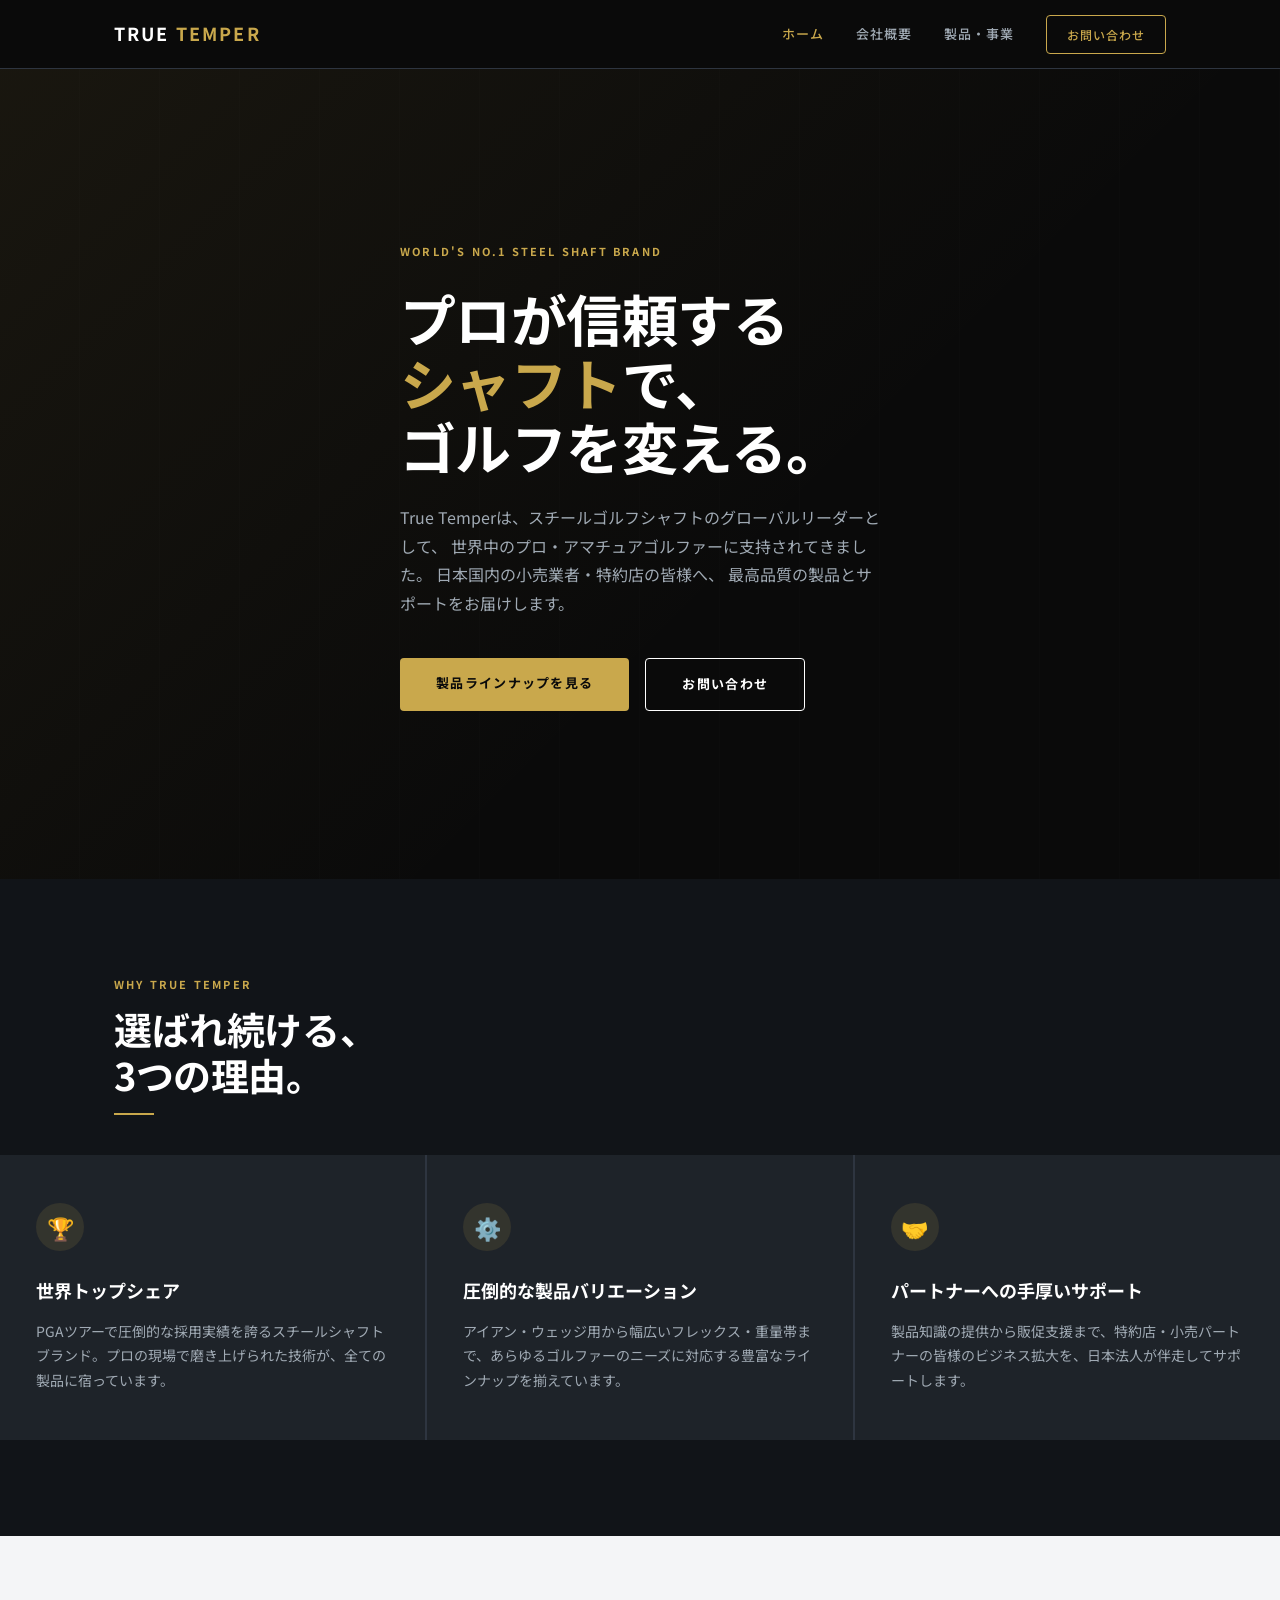
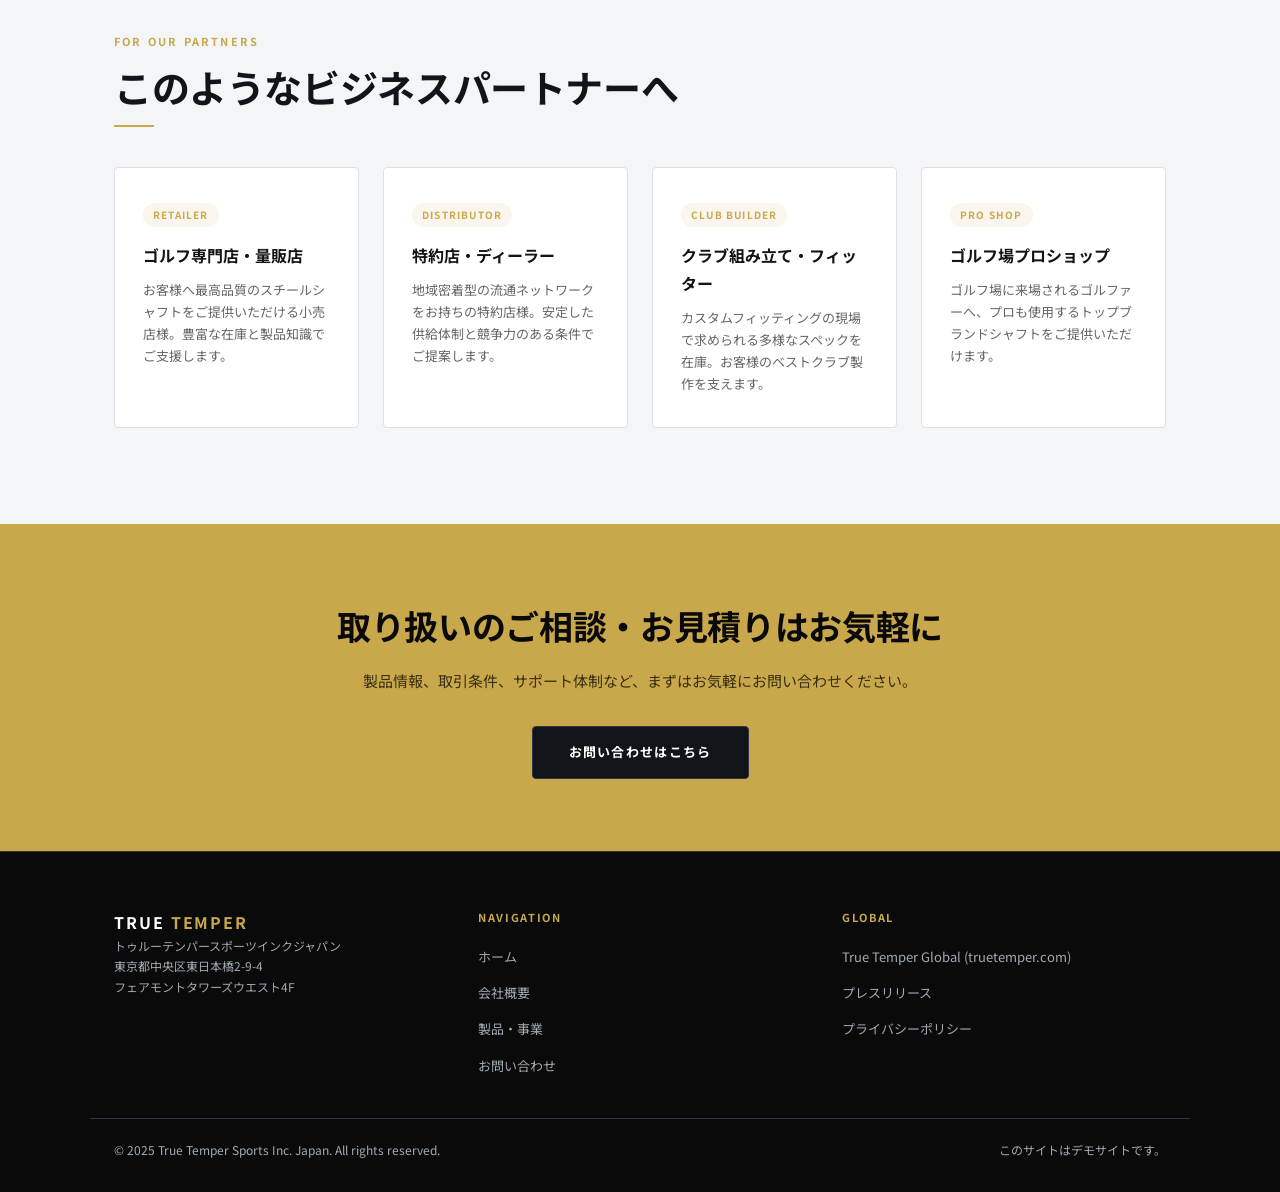
==== index.html @ ef08dae7 "Add demo site for truetemper" ====
<!DOCTYPE html>
<html lang="ja">
<head>
  <meta charset="UTF-8">
  <meta name="viewport" content="width=device-width, initial-scale=1.0">
  <title>True Temper Japan | ゴルフシャフトの世界的リーディングブランド</title>
  <meta name="description" content="True Temper（トゥルーテンパー）は、世界トップクラスのゴルフシャフトメーカーです。小売業者・特約店の皆様へ、最高品質のスチールシャフトをご提供します。">
  <link rel="preconnect" href="https://fonts.googleapis.com">
  <link rel="preconnect" href="https://fonts.gstatic.com" crossorigin>
  <link href="https://fonts.googleapis.com/css2?family=Noto+Sans+JP:wght@400;500;700&display=swap" rel="stylesheet">
  <link rel="stylesheet" href="assets/style.css">
</head>
<body>

  <!-- Header -->
  <header class="site-header">
    <div class="header-inner">
      <a href="index.html" class="logo">True <span>Temper</span></a>
      <nav class="site-nav">
        <a href="index.html" class="active">ホーム</a>
        <a href="about.html">会社概要</a>
        <a href="service.html">製品・事業</a>
        <a href="contact.html" class="nav-cta">お問い合わせ</a>
      </nav>
    </div>
  </header>

  <!-- Hero -->
  <section class="hero">
    <div class="hero-bg"></div>
    <div class="container">
      <div class="hero-content">
        <span class="hero-eyebrow">World's No.1 Steel Shaft Brand</span>
        <h1>プロが信頼する<br><em>シャフト</em>で、<br>ゴルフを変える。</h1>
        <p class="hero-desc">
          True Temperは、スチールゴルフシャフトのグローバルリーダーとして、
          世界中のプロ・アマチュアゴルファーに支持されてきました。
          日本国内の小売業者・特約店の皆様へ、
          最高品質の製品とサポートをお届けします。
        </p>
        <div class="hero-btns">
          <a href="service.html" class="btn btn-primary">製品ラインナップを見る</a>
          <a href="contact.html" class="btn btn-outline">お問い合わせ</a>
        </div>
      </div>
    </div>
  </section>

  <!-- Features -->
  <section class="section section-dark">
    <div class="container">
      <p class="section-label">Why True Temper</p>
      <h2 class="section-title section-title-white">選ばれ続ける、<br>3つの理由。</h2>
      <div class="divider"></div>
    </div>
    <div class="features-grid">
      <div class="feature-card">
        <div class="feature-icon">🏆</div>
        <h3>世界トップシェア</h3>
        <p>PGAツアーで圧倒的な採用実績を誇るスチールシャフトブランド。プロの現場で磨き上げられた技術が、全ての製品に宿っています。</p>
      </div>
      <div class="feature-card">
        <div class="feature-icon">⚙️</div>
        <h3>圧倒的な製品バリエーション</h3>
        <p>アイアン・ウェッジ用から幅広いフレックス・重量帯まで、あらゆるゴルファーのニーズに対応する豊富なラインナップを揃えています。</p>
      </div>
      <div class="feature-card">
        <div class="feature-icon">🤝</div>
        <h3>パートナーへの手厚いサポート</h3>
        <p>製品知識の提供から販促支援まで、特約店・小売パートナーの皆様のビジネス拡大を、日本法人が伴走してサポートします。</p>
      </div>
    </div>
  </section>

  <!-- Target -->
  <section class="section section-light">
    <div class="container">
      <p class="section-label">For Our Partners</p>
      <h2 class="section-title">このようなビジネスパートナーへ</h2>
      <div class="divider"></div>
      <div class="target-grid">
        <div class="target-card">
          <span class="tag">Retailer</span>
          <h3>ゴルフ専門店・量販店</h3>
          <p>お客様へ最高品質のスチールシャフトをご提供いただける小売店様。豊富な在庫と製品知識でご支援します。</p>
        </div>
        <div class="target-card">
          <span class="tag">Distributor</span>
          <h3>特約店・ディーラー</h3>
          <p>地域密着型の流通ネットワークをお持ちの特約店様。安定した供給体制と競争力のある条件でご提案します。</p>
        </div>
        <div class="target-card">
          <span class="tag">Club Builder</span>
          <h3>クラブ組み立て・フィッター</h3>
          <p>カスタムフィッティングの現場で求められる多様なスペックを在庫。お客様のベストクラブ製作を支えます。</p>
        </div>
        <div class="target-card">
          <span class="tag">Pro Shop</span>
          <h3>ゴルフ場プロショップ</h3>
          <p>ゴルフ場に来場されるゴルファーへ、プロも使用するトップブランドシャフトをご提供いただけます。</p>
        </div>
      </div>
    </div>
  </section>

  <!-- CTA Band -->
  <div class="cta-band">
    <div class="container">
      <h2>取り扱いのご相談・お見積りはお気軽に</h2>
      <p>製品情報、取引条件、サポート体制など、まずはお気軽にお問い合わせください。</p>
      <a href="contact.html" class="btn btn-dark">お問い合わせはこちら</a>
    </div>
  </div>

  <!-- Footer -->
  <footer class="site-footer">
    <div class="footer-inner">
      <div class="footer-brand">
        <a href="index.html" class="logo">True <span>Temper</span></a>
        <p>トゥルーテンパースポーツインクジャパン<br>
        東京都中央区東日本橋2-9-4<br>
        フェアモントタワーズウエスト4F</p>
      </div>
      <div class="footer-col">
        <h4>Navigation</h4>
        <ul>
          <li><a href="index.html">ホーム</a></li>
          <li><a href="about.html">会社概要</a></li>
          <li><a href="service.html">製品・事業</a></li>
          <li><a href="contact.html">お問い合わせ</a></li>
        </ul>
      </div>
      <div class="footer-col">
        <h4>Global</h4>
        <ul>
          <li><a href="#">True Temper Global (truetemper.com)</a></li>
          <li><a href="#">プレスリリース</a></li>
          <li><a href="#">プライバシーポリシー</a></li>
        </ul>
      </div>
    </div>
    <div class="footer-bottom">
      <p>© 2025 True Temper Sports Inc. Japan. All rights reserved.</p>
      <p>このサイトはデモサイトです。</p>
    </div>
  </footer>

</body>
</html>
---- assets/style.css ----
/* ========================================
   True Temper Japan — Demo Site CSS
   Design: Premium sports / golf BtoB brand
   Palette: Near-black + Gold accent + White
   ======================================== */

*, *::before, *::after { box-sizing: border-box; margin: 0; padding: 0; }

:root {
  --black:    #0a0a0a;
  --dark:     #111418;
  --mid:      #1e2329;
  --border:   #2e3540;
  --gold:     #c9a84c;
  --gold-lt:  #e2c278;
  --white:    #ffffff;
  --gray:     #a0aab4;
  --light-bg: #f4f5f7;
  --font:     'Noto Sans JP', sans-serif;
  --max:      1100px;
  --radius:   4px;
  --trans:    0.25s ease;
}

html { scroll-behavior: smooth; }

body {
  font-family: var(--font);
  font-size: 15px;
  line-height: 1.75;
  color: var(--dark);
  background: var(--white);
}

a { color: inherit; text-decoration: none; }
img { display: block; max-width: 100%; }

/* ---- Layout ---- */
.container { max-width: var(--max); margin: 0 auto; padding: 0 24px; }

/* ---- Header / Nav ---- */
.site-header {
  position: sticky;
  top: 0;
  z-index: 100;
  background: var(--black);
  border-bottom: 1px solid var(--border);
}

.header-inner {
  display: flex;
  align-items: center;
  justify-content: space-between;
  height: 68px;
  max-width: var(--max);
  margin: 0 auto;
  padding: 0 24px;
}

.logo {
  font-size: 18px;
  font-weight: 700;
  letter-spacing: 0.12em;
  color: var(--white);
  text-transform: uppercase;
}

.logo span { color: var(--gold); }

.site-nav { display: flex; gap: 32px; align-items: center; }

.site-nav a {
  font-size: 13px;
  font-weight: 500;
  letter-spacing: 0.08em;
  color: var(--gray);
  text-transform: uppercase;
  transition: color var(--trans);
}

.site-nav a:hover, .site-nav a.active { color: var(--gold); }

.nav-cta {
  display: inline-block;
  padding: 8px 20px;
  border: 1px solid var(--gold);
  color: var(--gold) !important;
  border-radius: var(--radius);
  font-size: 12px !important;
  letter-spacing: 0.1em;
  transition: background var(--trans), color var(--trans) !important;
}
.nav-cta:hover { background: var(--gold); color: var(--black) !important; }

/* ---- Buttons ---- */
.btn {
  display: inline-block;
  padding: 14px 36px;
  font-size: 13px;
  font-weight: 700;
  letter-spacing: 0.1em;
  text-transform: uppercase;
  border-radius: var(--radius);
  transition: all var(--trans);
  cursor: pointer;
  border: none;
}

.btn-primary { background: var(--gold); color: var(--black); }
.btn-primary:hover { background: var(--gold-lt); }

.btn-outline {
  background: transparent;
  border: 1.5px solid var(--white);
  color: var(--white);
}
.btn-outline:hover { background: var(--white); color: var(--black); }

.btn-dark {
  background: var(--dark);
  color: var(--white);
  border: 1.5px solid var(--border);
}
.btn-dark:hover { background: var(--mid); }

/* ---- Hero ---- */
.hero {
  position: relative;
  min-height: 90vh;
  display: flex;
  align-items: center;
  background: var(--black);
  overflow: hidden;
}

.hero-bg {
  position: absolute;
  inset: 0;
  background:
    linear-gradient(135deg, rgba(201,168,76,0.08) 0%, transparent 60%),
    repeating-linear-gradient(
      90deg,
      transparent,
      transparent 79px,
      rgba(255,255,255,0.015) 80px
    );
}

.hero-content {
  position: relative;
  z-index: 1;
  max-width: 660px;
  padding: 80px 24px;
}

.hero-eyebrow {
  display: inline-block;
  font-size: 11px;
  font-weight: 700;
  letter-spacing: 0.2em;
  text-transform: uppercase;
  color: var(--gold);
  margin-bottom: 24px;
}

.hero h1 {
  font-size: clamp(32px, 5vw, 56px);
  font-weight: 700;
  line-height: 1.15;
  color: var(--white);
  margin-bottom: 24px;
  letter-spacing: -0.01em;
}

.hero h1 em {
  font-style: normal;
  color: var(--gold);
}

.hero-desc {
  font-size: 16px;
  color: var(--gray);
  margin-bottom: 40px;
  line-height: 1.8;
  max-width: 480px;
}

.hero-btns { display: flex; gap: 16px; flex-wrap: wrap; }

/* ---- Section commons ---- */
.section { padding: 96px 0; }
.section-sm { padding: 64px 0; }
.section-dark { background: var(--dark); color: var(--white); }
.section-mid { background: var(--mid); color: var(--white); }
.section-light { background: var(--light-bg); }

.section-label {
  font-size: 11px;
  font-weight: 700;
  letter-spacing: 0.2em;
  text-transform: uppercase;
  color: var(--gold);
  margin-bottom: 12px;
}

.section-title {
  font-size: clamp(24px, 3.5vw, 38px);
  font-weight: 700;
  letter-spacing: -0.01em;
  line-height: 1.2;
  margin-bottom: 16px;
}

.section-title-white { color: var(--white); }

.section-lead {
  font-size: 15px;
  color: var(--gray);
  max-width: 540px;
  margin-bottom: 56px;
}

.section-lead-dark { color: #555; }

.divider {
  width: 40px;
  height: 2px;
  background: var(--gold);
  margin-bottom: 40px;
}

/* ---- Feature cards ---- */
.features-grid {
  display: grid;
  grid-template-columns: repeat(auto-fit, minmax(280px, 1fr));
  gap: 2px;
  background: var(--border);
}

.feature-card {
  background: var(--mid);
  padding: 48px 36px;
  transition: background var(--trans);
}

.feature-card:hover { background: #252b35; }

.feature-icon {
  width: 48px;
  height: 48px;
  border-radius: 50%;
  background: rgba(201,168,76,0.12);
  display: flex;
  align-items: center;
  justify-content: center;
  margin-bottom: 24px;
  font-size: 22px;
}

.feature-card h3 {
  font-size: 18px;
  font-weight: 700;
  color: var(--white);
  margin-bottom: 12px;
}

.feature-card p { font-size: 14px; color: var(--gray); line-height: 1.75; }

/* ---- Target section ---- */
.target-grid {
  display: grid;
  grid-template-columns: repeat(auto-fit, minmax(220px, 1fr));
  gap: 24px;
}

.target-card {
  border: 1px solid #dde0e8;
  border-radius: var(--radius);
  padding: 32px 28px;
  background: var(--white);
}

.target-card h3 {
  font-size: 16px;
  font-weight: 700;
  margin-bottom: 10px;
  color: var(--dark);
}

.target-card p { font-size: 13px; color: #666; line-height: 1.7; }

.target-card .tag {
  display: inline-block;
  font-size: 10px;
  font-weight: 700;
  letter-spacing: 0.12em;
  text-transform: uppercase;
  color: var(--gold);
  background: rgba(201,168,76,0.1);
  padding: 3px 10px;
  border-radius: 20px;
  margin-bottom: 14px;
}

/* ---- CTA band ---- */
.cta-band {
  background: var(--gold);
  padding: 72px 24px;
  text-align: center;
}

.cta-band h2 {
  font-size: clamp(22px, 3vw, 34px);
  font-weight: 700;
  color: var(--black);
  margin-bottom: 12px;
  letter-spacing: -0.01em;
}

.cta-band p { font-size: 15px; color: #3a2e10; margin-bottom: 32px; }

/* ---- Page hero (inner pages) ---- */
.page-hero {
  background: var(--black);
  padding: 80px 24px 64px;
  border-bottom: 1px solid var(--border);
}

.page-hero h1 {
  font-size: clamp(26px, 4vw, 44px);
  font-weight: 700;
  color: var(--white);
  margin-bottom: 12px;
  letter-spacing: -0.01em;
}

.page-hero p { font-size: 15px; color: var(--gray); }

/* ---- Table (About) ---- */
.info-table {
  width: 100%;
  border-collapse: collapse;
  font-size: 14px;
}

.info-table th, .info-table td {
  text-align: left;
  padding: 18px 20px;
  border-bottom: 1px solid #e0e4eb;
  vertical-align: top;
}

.info-table th {
  width: 180px;
  font-weight: 700;
  color: var(--dark);
  background: #f8f9fb;
  white-space: nowrap;
}

.info-table td { color: #444; }

/* ---- Mission block ---- */
.mission-block {
  border-left: 3px solid var(--gold);
  padding: 28px 32px;
  background: var(--light-bg);
  margin-top: 48px;
}

.mission-block h3 {
  font-size: 18px;
  font-weight: 700;
  margin-bottom: 12px;
  color: var(--dark);
}

.mission-block p { font-size: 14px; color: #555; line-height: 1.8; }

/* ---- Service list ---- */
.service-list { display: flex; flex-direction: column; gap: 40px; }

.service-item {
  display: grid;
  grid-template-columns: 80px 1fr;
  gap: 28px;
  align-items: start;
  padding-bottom: 40px;
  border-bottom: 1px solid #e0e4eb;
}

.service-item:last-child { border-bottom: none; padding-bottom: 0; }

.service-num {
  font-size: 36px;
  font-weight: 700;
  color: var(--gold);
  opacity: 0.5;
  line-height: 1;
  margin-top: 4px;
}

.service-item h3 { font-size: 20px; font-weight: 700; margin-bottom: 10px; }
.service-item p { font-size: 14px; color: #555; line-height: 1.8; }

/* ---- Flow steps ---- */
.flow-steps {
  display: grid;
  grid-template-columns: repeat(auto-fit, minmax(180px, 1fr));
  gap: 0;
  position: relative;
}

.flow-step {
  padding: 36px 24px;
  text-align: center;
  border-right: 1px solid var(--border);
  background: var(--mid);
}

.flow-step:last-child { border-right: none; }

.flow-step-num {
  font-size: 11px;
  font-weight: 700;
  letter-spacing: 0.15em;
  color: var(--gold);
  margin-bottom: 12px;
}

.flow-step h3 { font-size: 15px; font-weight: 700; color: var(--white); margin-bottom: 8px; }
.flow-step p { font-size: 12px; color: var(--gray); line-height: 1.6; }

/* ---- Contact form ---- */
.contact-grid {
  display: grid;
  grid-template-columns: 1fr 2fr;
  gap: 64px;
  align-items: start;
}

.contact-info h3 { font-size: 18px; font-weight: 700; margin-bottom: 16px; }
.contact-info p { font-size: 13px; color: #555; line-height: 1.8; margin-bottom: 24px; }

.contact-detail { display: flex; flex-direction: column; gap: 10px; }
.contact-detail span { font-size: 13px; color: #555; }
.contact-detail strong { color: var(--dark); }

.form-group { margin-bottom: 24px; }

.form-group label {
  display: block;
  font-size: 12px;
  font-weight: 700;
  letter-spacing: 0.06em;
  text-transform: uppercase;
  color: var(--dark);
  margin-bottom: 8px;
}

.form-group label .req {
  color: var(--gold);
  margin-left: 4px;
}

.form-group input,
.form-group textarea,
.form-group select {
  width: 100%;
  padding: 12px 16px;
  font-family: var(--font);
  font-size: 14px;
  border: 1px solid #cdd2db;
  border-radius: var(--radius);
  background: var(--white);
  color: var(--dark);
  transition: border-color var(--trans), box-shadow var(--trans);
  outline: none;
  appearance: none;
}

.form-group input:focus,
.form-group textarea:focus,
.form-group select:focus {
  border-color: var(--gold);
  box-shadow: 0 0 0 3px rgba(201,168,76,0.12);
}

.form-group textarea { resize: vertical; min-height: 140px; }

.form-row { display: grid; grid-template-columns: 1fr 1fr; gap: 20px; }

.form-submit { text-align: right; margin-top: 8px; }

/* ---- Footer ---- */
.site-footer {
  background: var(--black);
  border-top: 1px solid var(--border);
  padding: 56px 0 32px;
}

.footer-inner {
  display: grid;
  grid-template-columns: 1fr 1fr 1fr;
  gap: 40px;
  max-width: var(--max);
  margin: 0 auto;
  padding: 0 24px;
}

.footer-brand .logo { font-size: 16px; margin-bottom: 12px; }
.footer-brand p { font-size: 12px; color: var(--gray); line-height: 1.7; }

.footer-col h4 {
  font-size: 11px;
  font-weight: 700;
  letter-spacing: 0.15em;
  text-transform: uppercase;
  color: var(--gold);
  margin-bottom: 16px;
}

.footer-col ul { list-style: none; display: flex; flex-direction: column; gap: 10px; }
.footer-col ul a { font-size: 13px; color: var(--gray); transition: color var(--trans); }
.footer-col ul a:hover { color: var(--white); }

.footer-bottom {
  max-width: var(--max);
  margin: 40px auto 0;
  padding: 20px 24px 0;
  border-top: 1px solid var(--border);
  display: flex;
  justify-content: space-between;
  align-items: center;
}

.footer-bottom p { font-size: 12px; color: var(--gray); }

/* ---- Responsive ---- */
@media (max-width: 768px) {
  .site-nav { display: none; }

  .contact-grid { grid-template-columns: 1fr; gap: 40px; }
  .form-row { grid-template-columns: 1fr; }

  .footer-inner { grid-template-columns: 1fr; }
  .footer-bottom { flex-direction: column; gap: 8px; text-align: center; }

  .service-item { grid-template-columns: 1fr; gap: 12px; }
  .service-num { font-size: 24px; }

  .hero-btns { flex-direction: column; }

  .flow-steps { grid-template-columns: 1fr; }
  .flow-step { border-right: none; border-bottom: 1px solid var(--border); }
  .flow-step:last-child { border-bottom: none; }
}
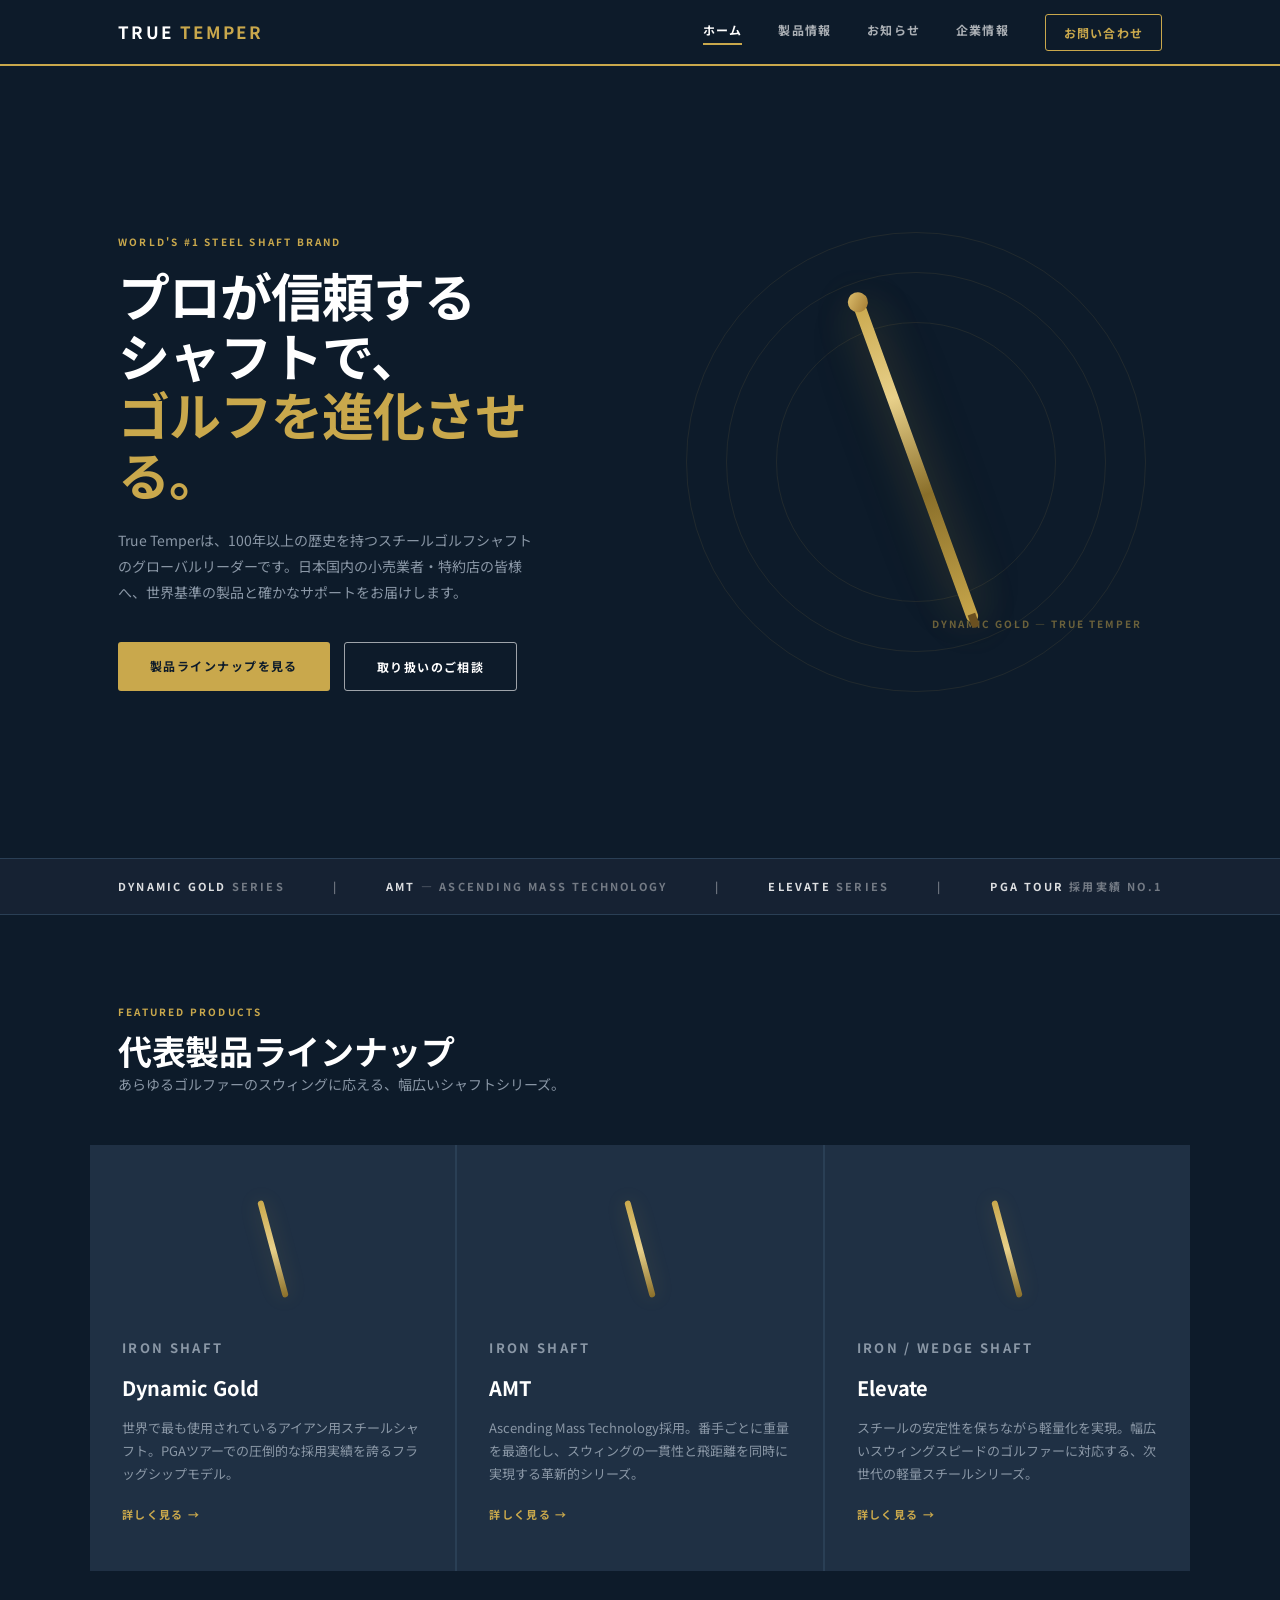
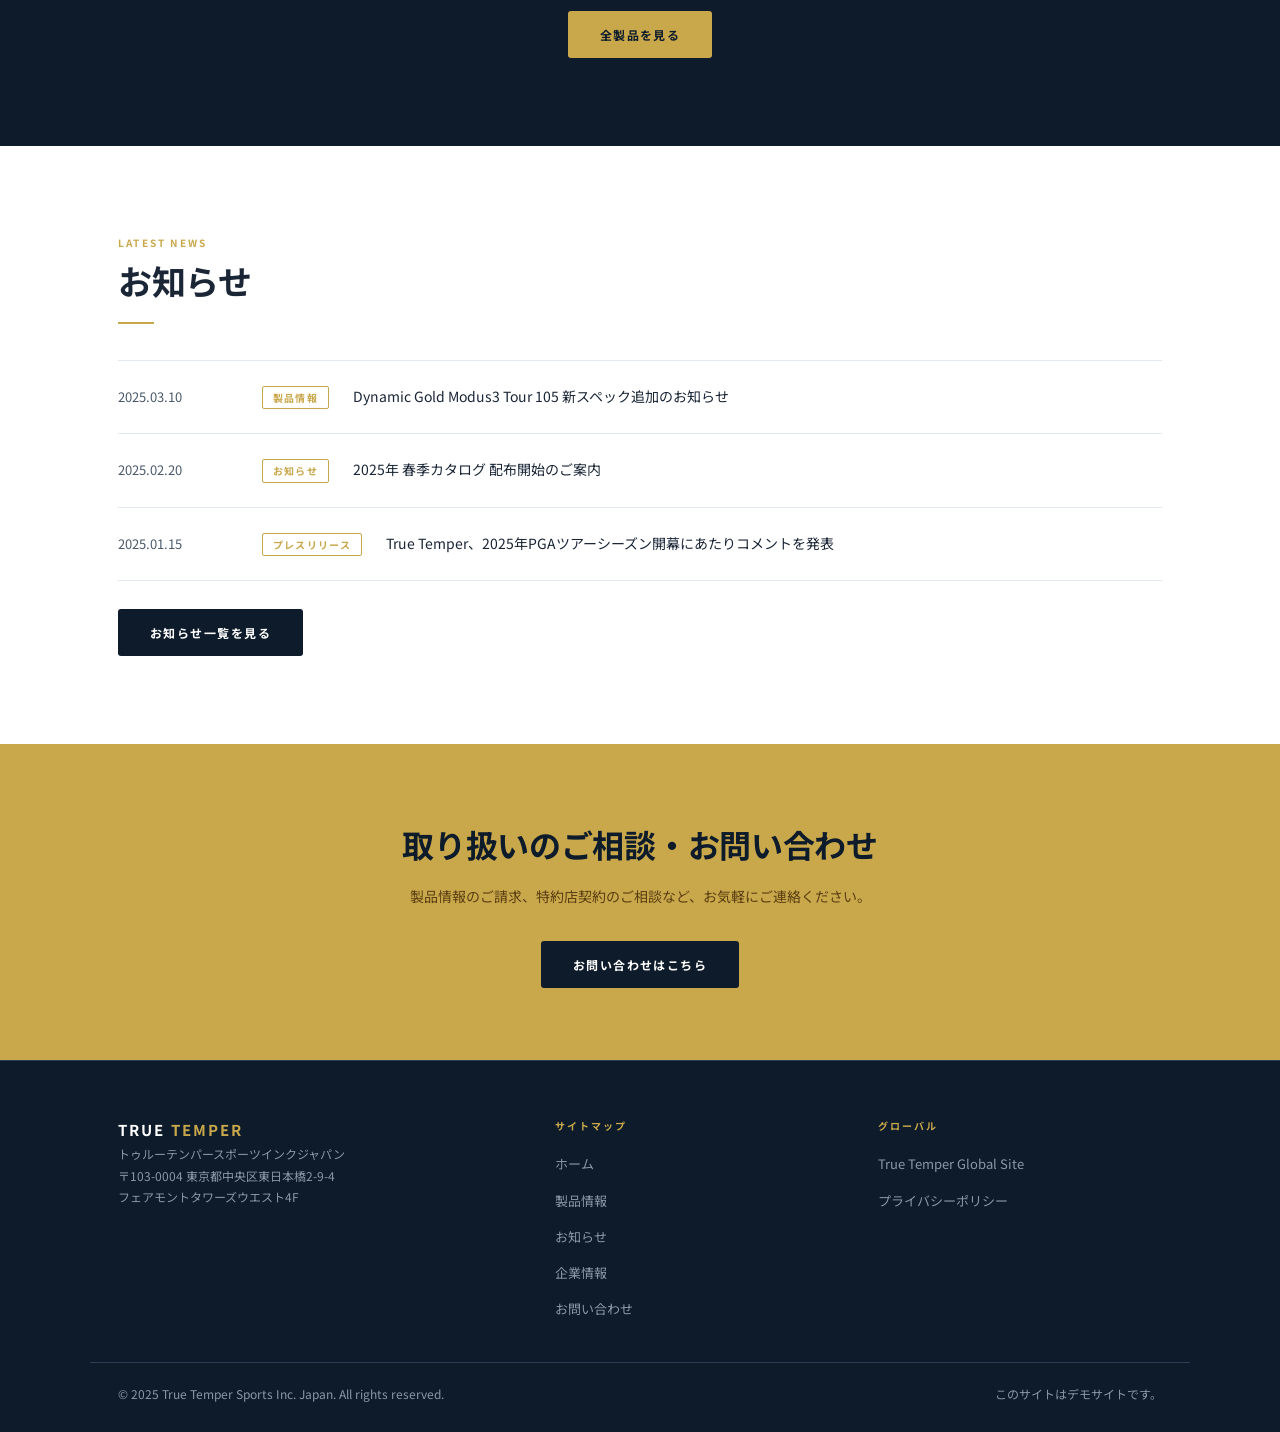
==== commit ed644561: "Rebuild demo site v2: product-forward structure with 5 pages" ====
--- a/index.html
+++ b/index.html
@@ -4,7 +4,7 @@
   <meta charset="UTF-8">
   <meta name="viewport" content="width=device-width, initial-scale=1.0">
   <title>True Temper Japan | ゴルフシャフトの世界的リーディングブランド</title>
-  <meta name="description" content="True Temper（トゥルーテンパー）は、世界トップクラスのゴルフシャフトメーカーです。小売業者・特約店の皆様へ、最高品質のスチールシャフトをご提供します。">
+  <meta name="description" content="True Temper（トゥルーテンパー）は世界No.1のスチールゴルフシャフトブランド。日本国内の小売業者・特約店向けに、最高品質のゴルフシャフトを供給しています。">
   <link rel="preconnect" href="https://fonts.googleapis.com">
   <link rel="preconnect" href="https://fonts.gstatic.com" crossorigin>
   <link href="https://fonts.googleapis.com/css2?family=Noto+Sans+JP:wght@400;500;700&display=swap" rel="stylesheet">
@@ -12,14 +12,14 @@
 </head>
 <body>
 
-  <!-- Header -->
   <header class="site-header">
     <div class="header-inner">
       <a href="index.html" class="logo">True <span>Temper</span></a>
       <nav class="site-nav">
         <a href="index.html" class="active">ホーム</a>
-        <a href="about.html">会社概要</a>
-        <a href="service.html">製品・事業</a>
+        <a href="products.html">製品情報</a>
+        <a href="news.html">お知らせ</a>
+        <a href="about.html">企業情報</a>
         <a href="contact.html" class="nav-cta">お問い合わせ</a>
       </nav>
     </div>
@@ -27,114 +27,142 @@
 
   <!-- Hero -->
   <section class="hero">
-    <div class="hero-bg"></div>
-    <div class="container">
-      <div class="hero-content">
-        <span class="hero-eyebrow">World's No.1 Steel Shaft Brand</span>
-        <h1>プロが信頼する<br><em>シャフト</em>で、<br>ゴルフを変える。</h1>
-        <p class="hero-desc">
-          True Temperは、スチールゴルフシャフトのグローバルリーダーとして、
-          世界中のプロ・アマチュアゴルファーに支持されてきました。
-          日本国内の小売業者・特約店の皆様へ、
-          最高品質の製品とサポートをお届けします。
-        </p>
+    <div class="hero-grid">
+      <div class="hero-copy">
+        <span class="label">World's #1 Steel Shaft Brand</span>
+        <h1>プロが信頼する<br>シャフトで、<br><em>ゴルフを進化させる。</em></h1>
+        <p>True Temperは、100年以上の歴史を持つスチールゴルフシャフトのグローバルリーダーです。日本国内の小売業者・特約店の皆様へ、世界基準の製品と確かなサポートをお届けします。</p>
         <div class="hero-btns">
-          <a href="service.html" class="btn btn-primary">製品ラインナップを見る</a>
-          <a href="contact.html" class="btn btn-outline">お問い合わせ</a>
+          <a href="products.html" class="btn btn-gold">製品ラインナップを見る</a>
+          <a href="contact.html" class="btn btn-outline-white">取り扱いのご相談</a>
         </div>
+      </div>
+      <div class="hero-visual">
+        <div class="shaft-wrap">
+          <div class="shaft-bg-ring ring-3"></div>
+          <div class="shaft-bg-ring ring-2"></div>
+          <div class="shaft-bg-ring ring-1"></div>
+          <div class="shaft"></div>
+        </div>
+        <div class="hero-model-name">Dynamic Gold — True Temper</div>
       </div>
     </div>
   </section>
 
-  <!-- Features -->
-  <section class="section section-dark">
+  <!-- Brand strip -->
+  <div class="brand-strip">
+    <div class="brand-strip-inner">
+      <span><strong>Dynamic Gold</strong> Series</span>
+      <span>|</span>
+      <span><strong>AMT</strong> — Ascending Mass Technology</span>
+      <span>|</span>
+      <span><strong>Elevate</strong> Series</span>
+      <span>|</span>
+      <span><strong>PGA TOUR</strong> 採用実績 No.1</span>
+    </div>
+  </div>
+
+  <!-- Featured Products -->
+  <section class="section section-navy">
     <div class="container">
-      <p class="section-label">Why True Temper</p>
-      <h2 class="section-title section-title-white">選ばれ続ける、<br>3つの理由。</h2>
+      <span class="label">Featured Products</span>
+      <h2 class="section-title section-title-white">代表製品ラインナップ</h2>
+      <p class="section-lead section-lead-white">あらゆるゴルファーのスウィングに応える、幅広いシャフトシリーズ。</p>
+    </div>
+    <div class="product-grid" style="max-width: var(--max); margin: 48px auto 0;">
+      <div class="product-card">
+        <div class="product-card-visual">
+          <div class="shaft-sm"></div>
+        </div>
+        <p class="product-tag">Iron Shaft</p>
+        <h3>Dynamic Gold</h3>
+        <p>世界で最も使用されているアイアン用スチールシャフト。PGAツアーでの圧倒的な採用実績を誇るフラッグシップモデル。</p>
+        <a href="products.html#dynamic-gold" class="product-card-link">詳しく見る →</a>
+      </div>
+      <div class="product-card">
+        <div class="product-card-visual">
+          <div class="shaft-sm"></div>
+        </div>
+        <p class="product-tag">Iron Shaft</p>
+        <h3>AMT</h3>
+        <p>Ascending Mass Technology採用。番手ごとに重量を最適化し、スウィングの一貫性と飛距離を同時に実現する革新的シリーズ。</p>
+        <a href="products.html#amt" class="product-card-link">詳しく見る →</a>
+      </div>
+      <div class="product-card">
+        <div class="product-card-visual">
+          <div class="shaft-sm"></div>
+        </div>
+        <p class="product-tag">Iron / Wedge Shaft</p>
+        <h3>Elevate</h3>
+        <p>スチールの安定性を保ちながら軽量化を実現。幅広いスウィングスピードのゴルファーに対応する、次世代の軽量スチールシリーズ。</p>
+        <a href="products.html#elevate" class="product-card-link">詳しく見る →</a>
+      </div>
+    </div>
+    <div style="text-align: center; margin-top: 40px;">
+      <a href="products.html" class="btn btn-gold">全製品を見る</a>
+    </div>
+  </section>
+
+  <!-- News -->
+  <section class="section">
+    <div class="container">
+      <span class="label">Latest News</span>
+      <h2 class="section-title">お知らせ</h2>
       <div class="divider"></div>
-    </div>
-    <div class="features-grid">
-      <div class="feature-card">
-        <div class="feature-icon">🏆</div>
-        <h3>世界トップシェア</h3>
-        <p>PGAツアーで圧倒的な採用実績を誇るスチールシャフトブランド。プロの現場で磨き上げられた技術が、全ての製品に宿っています。</p>
+      <div class="news-list">
+        <div class="news-item">
+          <span class="news-date">2025.03.10</span>
+          <span class="news-cat">製品情報</span>
+          <span class="news-title"><a href="news.html">Dynamic Gold Modus3 Tour 105 新スペック追加のお知らせ</a></span>
+        </div>
+        <div class="news-item">
+          <span class="news-date">2025.02.20</span>
+          <span class="news-cat">お知らせ</span>
+          <span class="news-title"><a href="news.html">2025年 春季カタログ 配布開始のご案内</a></span>
+        </div>
+        <div class="news-item">
+          <span class="news-date">2025.01.15</span>
+          <span class="news-cat">プレスリリース</span>
+          <span class="news-title"><a href="news.html">True Temper、2025年PGAツアーシーズン開幕にあたりコメントを発表</a></span>
+        </div>
       </div>
-      <div class="feature-card">
-        <div class="feature-icon">⚙️</div>
-        <h3>圧倒的な製品バリエーション</h3>
-        <p>アイアン・ウェッジ用から幅広いフレックス・重量帯まで、あらゆるゴルファーのニーズに対応する豊富なラインナップを揃えています。</p>
-      </div>
-      <div class="feature-card">
-        <div class="feature-icon">🤝</div>
-        <h3>パートナーへの手厚いサポート</h3>
-        <p>製品知識の提供から販促支援まで、特約店・小売パートナーの皆様のビジネス拡大を、日本法人が伴走してサポートします。</p>
+      <div style="margin-top: 28px;">
+        <a href="news.html" class="btn btn-navy">お知らせ一覧を見る</a>
       </div>
     </div>
   </section>
 
-  <!-- Target -->
-  <section class="section section-light">
-    <div class="container">
-      <p class="section-label">For Our Partners</p>
-      <h2 class="section-title">このようなビジネスパートナーへ</h2>
-      <div class="divider"></div>
-      <div class="target-grid">
-        <div class="target-card">
-          <span class="tag">Retailer</span>
-          <h3>ゴルフ専門店・量販店</h3>
-          <p>お客様へ最高品質のスチールシャフトをご提供いただける小売店様。豊富な在庫と製品知識でご支援します。</p>
-        </div>
-        <div class="target-card">
-          <span class="tag">Distributor</span>
-          <h3>特約店・ディーラー</h3>
-          <p>地域密着型の流通ネットワークをお持ちの特約店様。安定した供給体制と競争力のある条件でご提案します。</p>
-        </div>
-        <div class="target-card">
-          <span class="tag">Club Builder</span>
-          <h3>クラブ組み立て・フィッター</h3>
-          <p>カスタムフィッティングの現場で求められる多様なスペックを在庫。お客様のベストクラブ製作を支えます。</p>
-        </div>
-        <div class="target-card">
-          <span class="tag">Pro Shop</span>
-          <h3>ゴルフ場プロショップ</h3>
-          <p>ゴルフ場に来場されるゴルファーへ、プロも使用するトップブランドシャフトをご提供いただけます。</p>
-        </div>
-      </div>
-    </div>
-  </section>
-
-  <!-- CTA Band -->
+  <!-- CTA -->
   <div class="cta-band">
     <div class="container">
-      <h2>取り扱いのご相談・お見積りはお気軽に</h2>
-      <p>製品情報、取引条件、サポート体制など、まずはお気軽にお問い合わせください。</p>
-      <a href="contact.html" class="btn btn-dark">お問い合わせはこちら</a>
+      <h2>取り扱いのご相談・お問い合わせ</h2>
+      <p>製品情報のご請求、特約店契約のご相談など、お気軽にご連絡ください。</p>
+      <a href="contact.html" class="btn btn-navy">お問い合わせはこちら</a>
     </div>
   </div>
 
-  <!-- Footer -->
   <footer class="site-footer">
     <div class="footer-inner">
       <div class="footer-brand">
         <a href="index.html" class="logo">True <span>Temper</span></a>
         <p>トゥルーテンパースポーツインクジャパン<br>
-        東京都中央区東日本橋2-9-4<br>
+        〒103-0004 東京都中央区東日本橋2-9-4<br>
         フェアモントタワーズウエスト4F</p>
       </div>
       <div class="footer-col">
-        <h4>Navigation</h4>
+        <h4>サイトマップ</h4>
         <ul>
           <li><a href="index.html">ホーム</a></li>
-          <li><a href="about.html">会社概要</a></li>
-          <li><a href="service.html">製品・事業</a></li>
+          <li><a href="products.html">製品情報</a></li>
+          <li><a href="news.html">お知らせ</a></li>
+          <li><a href="about.html">企業情報</a></li>
           <li><a href="contact.html">お問い合わせ</a></li>
         </ul>
       </div>
       <div class="footer-col">
-        <h4>Global</h4>
+        <h4>グローバル</h4>
         <ul>
-          <li><a href="#">True Temper Global (truetemper.com)</a></li>
-          <li><a href="#">プレスリリース</a></li>
+          <li><a href="#">True Temper Global Site</a></li>
           <li><a href="#">プライバシーポリシー</a></li>
         </ul>
       </div>
--- a/assets/style.css
+++ b/assets/style.css
@@ -1,557 +1,438 @@
 /* ========================================
-   True Temper Japan — Demo Site CSS
-   Design: Premium sports / golf BtoB brand
-   Palette: Near-black + Gold accent + White
+   True Temper Japan — Demo Site CSS v2
+   Design: Titleist-like product-forward BtoB
+   Palette: Dark navy + Gold + White
    ======================================== */
 
 *, *::before, *::after { box-sizing: border-box; margin: 0; padding: 0; }
 
 :root {
-  --black:    #0a0a0a;
-  --dark:     #111418;
-  --mid:      #1e2329;
-  --border:   #2e3540;
+  --navy:     #0d1b2a;
+  --navy-mid: #162233;
+  --navy-lt:  #1f3044;
+  --border:   #2a3f55;
   --gold:     #c9a84c;
-  --gold-lt:  #e2c278;
+  --gold-lt:  #dfc06e;
   --white:    #ffffff;
-  --gray:     #a0aab4;
-  --light-bg: #f4f5f7;
+  --off-white:#f7f8fa;
+  --gray:     #8a97a6;
+  --text:     #1a2636;
+  --text-mid: #4a5a6a;
   --font:     'Noto Sans JP', sans-serif;
   --max:      1100px;
-  --radius:   4px;
-  --trans:    0.25s ease;
+  --radius:   3px;
+  --trans:    0.2s ease;
 }
 
 html { scroll-behavior: smooth; }
-
 body {
   font-family: var(--font);
   font-size: 15px;
   line-height: 1.75;
-  color: var(--dark);
+  color: var(--text);
   background: var(--white);
 }
-
 a { color: inherit; text-decoration: none; }
 img { display: block; max-width: 100%; }
-
-/* ---- Layout ---- */
-.container { max-width: var(--max); margin: 0 auto; padding: 0 24px; }
-
-/* ---- Header / Nav ---- */
+.container { max-width: var(--max); margin: 0 auto; padding: 0 28px; }
+
+/* ---- Header ---- */
 .site-header {
-  position: sticky;
-  top: 0;
-  z-index: 100;
-  background: var(--black);
-  border-bottom: 1px solid var(--border);
-}
-
+  position: sticky; top: 0; z-index: 100;
+  background: var(--navy);
+  border-bottom: 2px solid var(--gold);
+}
 .header-inner {
-  display: flex;
-  align-items: center;
-  justify-content: space-between;
-  height: 68px;
-  max-width: var(--max);
-  margin: 0 auto;
-  padding: 0 24px;
-}
-
+  display: flex; align-items: center; justify-content: space-between;
+  height: 64px; max-width: var(--max); margin: 0 auto; padding: 0 28px;
+}
 .logo {
-  font-size: 18px;
-  font-weight: 700;
-  letter-spacing: 0.12em;
-  color: var(--white);
-  text-transform: uppercase;
-}
-
+  font-size: 17px; font-weight: 700; letter-spacing: 0.14em;
+  color: var(--white); text-transform: uppercase;
+}
 .logo span { color: var(--gold); }
-
-.site-nav { display: flex; gap: 32px; align-items: center; }
-
+.site-nav { display: flex; gap: 36px; align-items: center; }
 .site-nav a {
-  font-size: 13px;
-  font-weight: 500;
-  letter-spacing: 0.08em;
-  color: var(--gray);
-  text-transform: uppercase;
-  transition: color var(--trans);
-}
-
-.site-nav a:hover, .site-nav a.active { color: var(--gold); }
-
+  font-size: 12px; font-weight: 700; letter-spacing: 0.1em;
+  color: rgba(255,255,255,0.65); text-transform: uppercase;
+  padding-bottom: 3px; border-bottom: 2px solid transparent;
+  transition: color var(--trans), border-color var(--trans);
+}
+.site-nav a:hover, .site-nav a.active {
+  color: var(--white); border-bottom-color: var(--gold);
+}
 .nav-cta {
-  display: inline-block;
-  padding: 8px 20px;
-  border: 1px solid var(--gold);
+  padding: 7px 18px !important;
+  border: 1px solid var(--gold) !important;
+  border-bottom: 1px solid var(--gold) !important;
   color: var(--gold) !important;
   border-radius: var(--radius);
-  font-size: 12px !important;
-  letter-spacing: 0.1em;
   transition: background var(--trans), color var(--trans) !important;
 }
-.nav-cta:hover { background: var(--gold); color: var(--black) !important; }
+.nav-cta:hover { background: var(--gold) !important; color: var(--navy) !important; }
 
 /* ---- Buttons ---- */
 .btn {
-  display: inline-block;
-  padding: 14px 36px;
-  font-size: 13px;
-  font-weight: 700;
-  letter-spacing: 0.1em;
-  text-transform: uppercase;
-  border-radius: var(--radius);
-  transition: all var(--trans);
+  display: inline-block; padding: 13px 32px;
+  font-size: 12px; font-weight: 700; letter-spacing: 0.12em;
+  text-transform: uppercase; border-radius: var(--radius);
+  border: none; cursor: pointer; transition: all var(--trans);
+}
+.btn-gold  { background: var(--gold); color: var(--navy); }
+.btn-gold:hover { background: var(--gold-lt); }
+.btn-white { background: var(--white); color: var(--navy); }
+.btn-white:hover { background: var(--off-white); }
+.btn-outline-white {
+  background: transparent; border: 1.5px solid rgba(255,255,255,0.6);
+  color: var(--white);
+}
+.btn-outline-white:hover { background: rgba(255,255,255,0.1); border-color: var(--white); }
+.btn-navy { background: var(--navy); color: var(--white); }
+.btn-navy:hover { background: var(--navy-mid); }
+
+/* ---- Labels ---- */
+.label {
+  display: block; font-size: 10px; font-weight: 700;
+  letter-spacing: 0.22em; text-transform: uppercase;
+  color: var(--gold); margin-bottom: 10px;
+}
+.divider { width: 36px; height: 2px; background: var(--gold); margin: 20px 0 36px; }
+.section-title {
+  font-size: clamp(22px, 3vw, 34px); font-weight: 700;
+  letter-spacing: -0.01em; line-height: 1.2; color: var(--text);
+}
+.section-title-white { color: var(--white); }
+.section-lead {
+  font-size: 14px; color: var(--text-mid); max-width: 520px; line-height: 1.85;
+}
+.section-lead-white { color: var(--gray); }
+
+/* ========================================
+   TOP PAGE
+   ======================================== */
+
+/* Hero */
+.hero {
+  background: var(--navy);
+  position: relative; overflow: hidden;
+  min-height: 88vh; display: flex; align-items: center;
+}
+.hero-grid {
+  display: grid; grid-template-columns: 1fr 1fr;
+  align-items: center; gap: 60px;
+  min-height: 88vh; max-width: var(--max); margin: 0 auto; padding: 80px 28px;
+  width: 100%;
+}
+.hero-copy .label { margin-bottom: 14px; }
+.hero-copy h1 {
+  font-size: clamp(30px, 4.5vw, 52px); font-weight: 700;
+  color: var(--white); line-height: 1.15; letter-spacing: -0.02em; margin-bottom: 24px;
+}
+.hero-copy h1 em { font-style: normal; color: var(--gold); }
+.hero-copy p { font-size: 14px; color: var(--gray); line-height: 1.85; margin-bottom: 36px; max-width: 420px; }
+.hero-btns { display: flex; gap: 14px; flex-wrap: wrap; }
+
+/* Hero Visual: シャフトをイメージしたCSS図形 */
+.hero-visual {
+  display: flex; align-items: center; justify-content: center;
+  position: relative; height: 420px;
+}
+.shaft-wrap {
+  position: relative; width: 100%; height: 100%;
+  display: flex; align-items: center; justify-content: center;
+}
+.shaft {
+  width: 12px; height: 340px; border-radius: 6px;
+  background: linear-gradient(180deg, #c9a84c 0%, #e8d08a 30%, #8a6f2a 60%, #c9a84c 100%);
+  box-shadow: 0 0 40px rgba(201,168,76,0.3), 0 0 80px rgba(201,168,76,0.1);
+  transform: rotate(-20deg);
+  position: relative; z-index: 2;
+}
+.shaft::before {
+  content: ''; position: absolute; top: -10px; left: 50%; transform: translateX(-50%);
+  width: 20px; height: 20px; border-radius: 50%;
+  background: linear-gradient(135deg, #dfc06e, #a07830);
+}
+.shaft::after {
+  content: ''; position: absolute; bottom: -6px; left: 50%; transform: translateX(-50%);
+  width: 8px; height: 14px; border-radius: 0 0 4px 4px;
+  background: #6a5020;
+}
+.shaft-bg-ring {
+  position: absolute; border-radius: 50%;
+  border: 1px solid rgba(201,168,76,0.1);
+}
+.ring-1 { width: 280px; height: 280px; }
+.ring-2 { width: 380px; height: 380px; }
+.ring-3 { width: 460px; height: 460px; }
+.hero-model-name {
+  position: absolute; bottom: 40px; right: 20px;
+  font-size: 10px; font-weight: 700; letter-spacing: 0.2em;
+  text-transform: uppercase; color: rgba(201,168,76,0.5);
+}
+
+/* Brand strip */
+.brand-strip {
+  background: var(--navy-mid); border-top: 1px solid var(--border);
+  border-bottom: 1px solid var(--border);
+  padding: 18px 28px;
+}
+.brand-strip-inner {
+  max-width: var(--max); margin: 0 auto;
+  display: flex; align-items: center; gap: 48px; justify-content: center; flex-wrap: wrap;
+}
+.brand-strip span {
+  font-size: 11px; font-weight: 700; letter-spacing: 0.2em;
+  text-transform: uppercase; color: rgba(255,255,255,0.4);
+}
+.brand-strip strong { color: rgba(255,255,255,0.85); }
+
+/* Product showcase section */
+.section { padding: 88px 0; }
+.section-sm { padding: 56px 0; }
+.section-navy { background: var(--navy); }
+.section-navy-mid { background: var(--navy-mid); }
+.section-off { background: var(--off-white); }
+
+/* Product cards grid */
+.product-grid {
+  display: grid; grid-template-columns: repeat(3, 1fr); gap: 2px;
+  background: var(--border); margin-top: 48px;
+}
+.product-card {
+  background: var(--navy-lt); padding: 44px 32px;
+  transition: background var(--trans);
   cursor: pointer;
-  border: none;
-}
-
-.btn-primary { background: var(--gold); color: var(--black); }
-.btn-primary:hover { background: var(--gold-lt); }
-
-.btn-outline {
-  background: transparent;
-  border: 1.5px solid var(--white);
-  color: var(--white);
-}
-.btn-outline:hover { background: var(--white); color: var(--black); }
-
-.btn-dark {
-  background: var(--dark);
-  color: var(--white);
-  border: 1.5px solid var(--border);
-}
-.btn-dark:hover { background: var(--mid); }
-
-/* ---- Hero ---- */
-.hero {
-  position: relative;
-  min-height: 90vh;
-  display: flex;
-  align-items: center;
-  background: var(--black);
-  overflow: hidden;
-}
-
-.hero-bg {
-  position: absolute;
-  inset: 0;
-  background:
-    linear-gradient(135deg, rgba(201,168,76,0.08) 0%, transparent 60%),
-    repeating-linear-gradient(
-      90deg,
-      transparent,
-      transparent 79px,
-      rgba(255,255,255,0.015) 80px
-    );
-}
-
-.hero-content {
-  position: relative;
-  z-index: 1;
-  max-width: 660px;
-  padding: 80px 24px;
-}
-
-.hero-eyebrow {
-  display: inline-block;
-  font-size: 11px;
-  font-weight: 700;
-  letter-spacing: 0.2em;
-  text-transform: uppercase;
-  color: var(--gold);
-  margin-bottom: 24px;
-}
-
-.hero h1 {
-  font-size: clamp(32px, 5vw, 56px);
-  font-weight: 700;
-  line-height: 1.15;
-  color: var(--white);
-  margin-bottom: 24px;
-  letter-spacing: -0.01em;
-}
-
-.hero h1 em {
-  font-style: normal;
-  color: var(--gold);
-}
-
-.hero-desc {
-  font-size: 16px;
-  color: var(--gray);
-  margin-bottom: 40px;
-  line-height: 1.8;
-  max-width: 480px;
-}
-
-.hero-btns { display: flex; gap: 16px; flex-wrap: wrap; }
-
-/* ---- Section commons ---- */
-.section { padding: 96px 0; }
-.section-sm { padding: 64px 0; }
-.section-dark { background: var(--dark); color: var(--white); }
-.section-mid { background: var(--mid); color: var(--white); }
-.section-light { background: var(--light-bg); }
-
-.section-label {
-  font-size: 11px;
-  font-weight: 700;
-  letter-spacing: 0.2em;
-  text-transform: uppercase;
-  color: var(--gold);
-  margin-bottom: 12px;
-}
-
-.section-title {
-  font-size: clamp(24px, 3.5vw, 38px);
-  font-weight: 700;
-  letter-spacing: -0.01em;
-  line-height: 1.2;
-  margin-bottom: 16px;
-}
-
-.section-title-white { color: var(--white); }
-
-.section-lead {
-  font-size: 15px;
-  color: var(--gray);
-  max-width: 540px;
-  margin-bottom: 56px;
-}
-
-.section-lead-dark { color: #555; }
-
-.divider {
-  width: 40px;
-  height: 2px;
-  background: var(--gold);
-  margin-bottom: 40px;
-}
-
-/* ---- Feature cards ---- */
-.features-grid {
-  display: grid;
-  grid-template-columns: repeat(auto-fit, minmax(280px, 1fr));
-  gap: 2px;
-  background: var(--border);
-}
-
-.feature-card {
-  background: var(--mid);
-  padding: 48px 36px;
+}
+.product-card:hover { background: #243a54; }
+.product-card-visual {
+  height: 120px; display: flex; align-items: center; justify-content: center;
+  margin-bottom: 28px;
+}
+.shaft-sm {
+  width: 6px; height: 100px; border-radius: 3px;
+  background: linear-gradient(180deg, #c9a84c 0%, #e8d08a 50%, #8a6f2a 100%);
+  transform: rotate(-15deg);
+  box-shadow: 0 0 20px rgba(201,168,76,0.2);
+}
+.product-tag {
+  font-size: 10px; font-weight: 700; letter-spacing: 0.18em; text-transform: uppercase;
+  color: var(--gold); margin-bottom: 10px;
+}
+.product-card h3 {
+  font-size: 20px; font-weight: 700; color: var(--white); margin-bottom: 12px;
+}
+.product-card p { font-size: 13px; color: var(--gray); line-height: 1.75; }
+.product-card-link {
+  display: inline-flex; align-items: center; gap: 6px;
+  font-size: 11px; font-weight: 700; letter-spacing: 0.12em; text-transform: uppercase;
+  color: var(--gold); margin-top: 20px;
+  transition: gap var(--trans);
+}
+.product-card-link:hover { gap: 10px; }
+
+/* CTA band */
+.cta-band { background: var(--gold); padding: 72px 28px; text-align: center; }
+.cta-band h2 {
+  font-size: clamp(20px, 3vw, 32px); font-weight: 700; color: var(--navy);
+  margin-bottom: 12px; letter-spacing: -0.01em;
+}
+.cta-band p { font-size: 14px; color: #5a3e10; margin-bottom: 32px; }
+
+/* ========================================
+   PRODUCTS PAGE
+   ======================================== */
+.page-hero {
+  background: var(--navy); padding: 72px 28px 56px;
+  border-bottom: 2px solid var(--gold);
+}
+.page-hero .label { color: var(--gold); margin-bottom: 8px; }
+.page-hero h1 {
+  font-size: clamp(24px, 4vw, 42px); font-weight: 700; color: var(--white);
+  letter-spacing: -0.01em; margin-bottom: 10px;
+}
+.page-hero p { font-size: 14px; color: var(--gray); }
+
+/* Product category tabs */
+.product-nav {
+  background: var(--navy-mid); border-bottom: 1px solid var(--border);
+  position: sticky; top: 64px; z-index: 90;
+}
+.product-nav-inner {
+  max-width: var(--max); margin: 0 auto; padding: 0 28px;
+  display: flex; gap: 0; overflow-x: auto;
+}
+.product-nav a {
+  display: block; padding: 16px 24px;
+  font-size: 12px; font-weight: 700; letter-spacing: 0.1em; text-transform: uppercase;
+  color: rgba(255,255,255,0.5); white-space: nowrap;
+  border-bottom: 2px solid transparent;
+  transition: color var(--trans), border-color var(--trans);
+}
+.product-nav a:hover, .product-nav a.active {
+  color: var(--white); border-bottom-color: var(--gold);
+}
+
+/* Product detail block */
+.product-block { padding: 72px 0; border-bottom: 1px solid #e4e8ef; }
+.product-block:last-child { border-bottom: none; }
+.product-block-inner {
+  display: grid; grid-template-columns: 1fr 1.6fr; gap: 64px; align-items: start;
+}
+.product-block-inner.reverse { direction: rtl; }
+.product-block-inner.reverse > * { direction: ltr; }
+
+.product-visual-lg {
+  background: var(--navy); border-radius: 4px;
+  height: 300px; display: flex; align-items: center; justify-content: center;
+  position: relative; overflow: hidden;
+}
+.product-visual-lg::before {
+  content: ''; position: absolute; inset: 0;
+  background: radial-gradient(ellipse at center, rgba(201,168,76,0.08) 0%, transparent 70%);
+}
+.shaft-lg {
+  width: 10px; height: 220px; border-radius: 5px;
+  background: linear-gradient(180deg, #c9a84c 0%, #e8d08a 35%, #b08838 65%, #c9a84c 100%);
+  transform: rotate(-12deg);
+  box-shadow: 0 0 30px rgba(201,168,76,0.3);
+}
+
+.product-info .label { margin-bottom: 8px; }
+.product-info h2 {
+  font-size: clamp(22px, 3vw, 32px); font-weight: 700; color: var(--text);
+  margin-bottom: 6px; letter-spacing: -0.01em;
+}
+.product-info .sub {
+  font-size: 13px; color: var(--text-mid); margin-bottom: 20px;
+}
+.product-desc { font-size: 14px; color: var(--text-mid); line-height: 1.85; margin-bottom: 28px; }
+
+.spec-table { width: 100%; border-collapse: collapse; margin-bottom: 28px; }
+.spec-table th, .spec-table td {
+  text-align: left; padding: 10px 14px; font-size: 13px;
+  border-bottom: 1px solid #e4e8ef;
+}
+.spec-table th { width: 140px; font-weight: 700; color: var(--text); background: var(--off-white); }
+.spec-table td { color: var(--text-mid); }
+
+.tag-list { display: flex; gap: 8px; flex-wrap: wrap; margin-bottom: 28px; }
+.tag {
+  display: inline-block; padding: 4px 12px;
+  font-size: 11px; font-weight: 700; letter-spacing: 0.1em; text-transform: uppercase;
+  background: rgba(201,168,76,0.1); color: var(--gold); border-radius: 20px;
+}
+
+/* ========================================
+   NEWS PAGE
+   ======================================== */
+.news-list { display: flex; flex-direction: column; }
+.news-item {
+  display: grid; grid-template-columns: 120px auto 1fr; gap: 24px;
+  align-items: baseline; padding: 24px 0;
+  border-bottom: 1px solid #e4e8ef;
   transition: background var(--trans);
 }
-
-.feature-card:hover { background: #252b35; }
-
-.feature-icon {
-  width: 48px;
-  height: 48px;
-  border-radius: 50%;
-  background: rgba(201,168,76,0.12);
-  display: flex;
-  align-items: center;
-  justify-content: center;
-  margin-bottom: 24px;
-  font-size: 22px;
-}
-
-.feature-card h3 {
-  font-size: 18px;
-  font-weight: 700;
-  color: var(--white);
-  margin-bottom: 12px;
-}
-
-.feature-card p { font-size: 14px; color: var(--gray); line-height: 1.75; }
-
-/* ---- Target section ---- */
-.target-grid {
-  display: grid;
-  grid-template-columns: repeat(auto-fit, minmax(220px, 1fr));
-  gap: 24px;
-}
-
-.target-card {
-  border: 1px solid #dde0e8;
-  border-radius: var(--radius);
-  padding: 32px 28px;
-  background: var(--white);
-}
-
-.target-card h3 {
-  font-size: 16px;
-  font-weight: 700;
-  margin-bottom: 10px;
-  color: var(--dark);
-}
-
-.target-card p { font-size: 13px; color: #666; line-height: 1.7; }
-
-.target-card .tag {
-  display: inline-block;
-  font-size: 10px;
-  font-weight: 700;
-  letter-spacing: 0.12em;
-  text-transform: uppercase;
-  color: var(--gold);
-  background: rgba(201,168,76,0.1);
-  padding: 3px 10px;
-  border-radius: 20px;
-  margin-bottom: 14px;
-}
-
-/* ---- CTA band ---- */
-.cta-band {
-  background: var(--gold);
-  padding: 72px 24px;
-  text-align: center;
-}
-
-.cta-band h2 {
-  font-size: clamp(22px, 3vw, 34px);
-  font-weight: 700;
-  color: var(--black);
-  margin-bottom: 12px;
-  letter-spacing: -0.01em;
-}
-
-.cta-band p { font-size: 15px; color: #3a2e10; margin-bottom: 32px; }
-
-/* ---- Page hero (inner pages) ---- */
-.page-hero {
-  background: var(--black);
-  padding: 80px 24px 64px;
-  border-bottom: 1px solid var(--border);
-}
-
-.page-hero h1 {
-  font-size: clamp(26px, 4vw, 44px);
-  font-weight: 700;
-  color: var(--white);
-  margin-bottom: 12px;
-  letter-spacing: -0.01em;
-}
-
-.page-hero p { font-size: 15px; color: var(--gray); }
-
-/* ---- Table (About) ---- */
-.info-table {
-  width: 100%;
-  border-collapse: collapse;
-  font-size: 14px;
-}
-
+.news-item:first-child { border-top: 1px solid #e4e8ef; }
+.news-date { font-size: 13px; color: var(--text-mid); white-space: nowrap; }
+.news-cat {
+  display: inline-block; padding: 2px 10px;
+  font-size: 10px; font-weight: 700; letter-spacing: 0.12em; text-transform: uppercase;
+  border: 1px solid var(--gold); color: var(--gold); border-radius: 2px;
+  white-space: nowrap;
+}
+.news-title { font-size: 14px; color: var(--text); line-height: 1.6; }
+.news-title a:hover { color: var(--gold); }
+
+/* ========================================
+   ABOUT PAGE
+   ======================================== */
+.info-table { width: 100%; border-collapse: collapse; }
 .info-table th, .info-table td {
-  text-align: left;
-  padding: 18px 20px;
-  border-bottom: 1px solid #e0e4eb;
-  vertical-align: top;
-}
-
+  text-align: left; padding: 18px 20px; font-size: 14px;
+  border-bottom: 1px solid #e4e8ef; vertical-align: top;
+}
 .info-table th {
-  width: 180px;
-  font-weight: 700;
-  color: var(--dark);
-  background: #f8f9fb;
-  white-space: nowrap;
-}
-
-.info-table td { color: #444; }
-
-/* ---- Mission block ---- */
-.mission-block {
-  border-left: 3px solid var(--gold);
-  padding: 28px 32px;
-  background: var(--light-bg);
-  margin-top: 48px;
-}
-
-.mission-block h3 {
-  font-size: 18px;
-  font-weight: 700;
-  margin-bottom: 12px;
-  color: var(--dark);
-}
-
-.mission-block p { font-size: 14px; color: #555; line-height: 1.8; }
-
-/* ---- Service list ---- */
-.service-list { display: flex; flex-direction: column; gap: 40px; }
-
-.service-item {
-  display: grid;
-  grid-template-columns: 80px 1fr;
-  gap: 28px;
-  align-items: start;
-  padding-bottom: 40px;
-  border-bottom: 1px solid #e0e4eb;
-}
-
-.service-item:last-child { border-bottom: none; padding-bottom: 0; }
-
-.service-num {
-  font-size: 36px;
-  font-weight: 700;
-  color: var(--gold);
-  opacity: 0.5;
-  line-height: 1;
-  margin-top: 4px;
-}
-
-.service-item h3 { font-size: 20px; font-weight: 700; margin-bottom: 10px; }
-.service-item p { font-size: 14px; color: #555; line-height: 1.8; }
-
-/* ---- Flow steps ---- */
-.flow-steps {
-  display: grid;
-  grid-template-columns: repeat(auto-fit, minmax(180px, 1fr));
-  gap: 0;
-  position: relative;
-}
-
-.flow-step {
-  padding: 36px 24px;
-  text-align: center;
-  border-right: 1px solid var(--border);
-  background: var(--mid);
-}
-
-.flow-step:last-child { border-right: none; }
-
-.flow-step-num {
-  font-size: 11px;
-  font-weight: 700;
-  letter-spacing: 0.15em;
-  color: var(--gold);
-  margin-bottom: 12px;
-}
-
-.flow-step h3 { font-size: 15px; font-weight: 700; color: var(--white); margin-bottom: 8px; }
-.flow-step p { font-size: 12px; color: var(--gray); line-height: 1.6; }
-
-/* ---- Contact form ---- */
-.contact-grid {
-  display: grid;
-  grid-template-columns: 1fr 2fr;
-  gap: 64px;
-  align-items: start;
-}
-
-.contact-info h3 { font-size: 18px; font-weight: 700; margin-bottom: 16px; }
-.contact-info p { font-size: 13px; color: #555; line-height: 1.8; margin-bottom: 24px; }
-
-.contact-detail { display: flex; flex-direction: column; gap: 10px; }
-.contact-detail span { font-size: 13px; color: #555; }
-.contact-detail strong { color: var(--dark); }
-
-.form-group { margin-bottom: 24px; }
-
+  width: 180px; font-weight: 700; color: var(--text);
+  background: var(--off-white); white-space: nowrap;
+}
+.info-table td { color: var(--text-mid); }
+
+/* ========================================
+   CONTACT PAGE
+   ======================================== */
+.contact-layout { display: grid; grid-template-columns: 280px 1fr; gap: 64px; align-items: start; }
+.contact-sidebar h3 { font-size: 15px; font-weight: 700; margin-bottom: 12px; }
+.contact-sidebar p { font-size: 13px; color: var(--text-mid); line-height: 1.8; margin-bottom: 24px; }
+.info-list { display: flex; flex-direction: column; gap: 18px; }
+.info-list-item dt { font-size: 11px; font-weight: 700; letter-spacing: 0.1em; text-transform: uppercase; color: var(--gold); margin-bottom: 4px; }
+.info-list-item dd { font-size: 13px; color: var(--text-mid); line-height: 1.7; }
+
+.form-group { margin-bottom: 22px; }
 .form-group label {
-  display: block;
-  font-size: 12px;
-  font-weight: 700;
-  letter-spacing: 0.06em;
-  text-transform: uppercase;
-  color: var(--dark);
-  margin-bottom: 8px;
-}
-
-.form-group label .req {
-  color: var(--gold);
-  margin-left: 4px;
-}
-
+  display: block; font-size: 11px; font-weight: 700;
+  letter-spacing: 0.1em; text-transform: uppercase; color: var(--text); margin-bottom: 8px;
+}
+.form-group label .req { color: var(--gold); margin-left: 4px; }
 .form-group input,
 .form-group textarea,
 .form-group select {
-  width: 100%;
-  padding: 12px 16px;
-  font-family: var(--font);
-  font-size: 14px;
-  border: 1px solid #cdd2db;
-  border-radius: var(--radius);
-  background: var(--white);
-  color: var(--dark);
+  width: 100%; padding: 11px 14px;
+  font-family: var(--font); font-size: 14px;
+  border: 1px solid #cdd2db; border-radius: var(--radius);
+  background: var(--white); color: var(--text);
   transition: border-color var(--trans), box-shadow var(--trans);
-  outline: none;
-  appearance: none;
-}
-
+  outline: none; appearance: none;
+}
 .form-group input:focus,
 .form-group textarea:focus,
 .form-group select:focus {
-  border-color: var(--gold);
-  box-shadow: 0 0 0 3px rgba(201,168,76,0.12);
-}
-
-.form-group textarea { resize: vertical; min-height: 140px; }
-
-.form-row { display: grid; grid-template-columns: 1fr 1fr; gap: 20px; }
-
-.form-submit { text-align: right; margin-top: 8px; }
-
-/* ---- Footer ---- */
-.site-footer {
-  background: var(--black);
-  border-top: 1px solid var(--border);
-  padding: 56px 0 32px;
-}
-
+  border-color: var(--gold); box-shadow: 0 0 0 3px rgba(201,168,76,0.12);
+}
+.form-group textarea { resize: vertical; min-height: 130px; }
+.form-row { display: grid; grid-template-columns: 1fr 1fr; gap: 18px; }
+.form-note { font-size: 12px; color: #999; line-height: 1.7; margin-bottom: 20px; }
+
+/* ========================================
+   FOOTER
+   ======================================== */
+.site-footer { background: var(--navy); border-top: 1px solid var(--border); padding: 56px 0 28px; }
 .footer-inner {
-  display: grid;
-  grid-template-columns: 1fr 1fr 1fr;
-  gap: 40px;
-  max-width: var(--max);
-  margin: 0 auto;
-  padding: 0 24px;
-}
-
-.footer-brand .logo { font-size: 16px; margin-bottom: 12px; }
-.footer-brand p { font-size: 12px; color: var(--gray); line-height: 1.7; }
-
+  display: grid; grid-template-columns: 1.4fr 1fr 1fr; gap: 40px;
+  max-width: var(--max); margin: 0 auto; padding: 0 28px;
+}
+.footer-brand .logo { font-size: 15px; margin-bottom: 14px; }
+.footer-brand p { font-size: 12px; color: var(--gray); line-height: 1.8; }
 .footer-col h4 {
-  font-size: 11px;
-  font-weight: 700;
-  letter-spacing: 0.15em;
-  text-transform: uppercase;
-  color: var(--gold);
-  margin-bottom: 16px;
-}
-
+  font-size: 10px; font-weight: 700; letter-spacing: 0.2em; text-transform: uppercase;
+  color: var(--gold); margin-bottom: 16px;
+}
 .footer-col ul { list-style: none; display: flex; flex-direction: column; gap: 10px; }
 .footer-col ul a { font-size: 13px; color: var(--gray); transition: color var(--trans); }
 .footer-col ul a:hover { color: var(--white); }
-
 .footer-bottom {
-  max-width: var(--max);
-  margin: 40px auto 0;
-  padding: 20px 24px 0;
+  max-width: var(--max); margin: 40px auto 0; padding: 20px 28px 0;
   border-top: 1px solid var(--border);
-  display: flex;
-  justify-content: space-between;
-  align-items: center;
-}
-
+  display: flex; justify-content: space-between; align-items: center;
+}
 .footer-bottom p { font-size: 12px; color: var(--gray); }
 
-/* ---- Responsive ---- */
-@media (max-width: 768px) {
-  .site-nav { display: none; }
-
-  .contact-grid { grid-template-columns: 1fr; gap: 40px; }
+/* ========================================
+   RESPONSIVE
+   ======================================== */
+@media (max-width: 900px) {
+  .hero-grid { grid-template-columns: 1fr; min-height: auto; padding: 60px 28px; }
+  .hero-visual { height: 240px; }
+  .product-grid { grid-template-columns: 1fr; gap: 1px; }
+  .product-block-inner { grid-template-columns: 1fr; gap: 32px; }
+  .product-block-inner.reverse { direction: ltr; }
+  .contact-layout { grid-template-columns: 1fr; gap: 40px; }
   .form-row { grid-template-columns: 1fr; }
-
   .footer-inner { grid-template-columns: 1fr; }
   .footer-bottom { flex-direction: column; gap: 8px; text-align: center; }
-
-  .service-item { grid-template-columns: 1fr; gap: 12px; }
-  .service-num { font-size: 24px; }
-
+  .news-item { grid-template-columns: 1fr; gap: 6px; }
+}
+@media (max-width: 600px) {
+  .site-nav { display: none; }
   .hero-btns { flex-direction: column; }
-
-  .flow-steps { grid-template-columns: 1fr; }
-  .flow-step { border-right: none; border-bottom: 1px solid var(--border); }
-  .flow-step:last-child { border-bottom: none; }
-}
+}
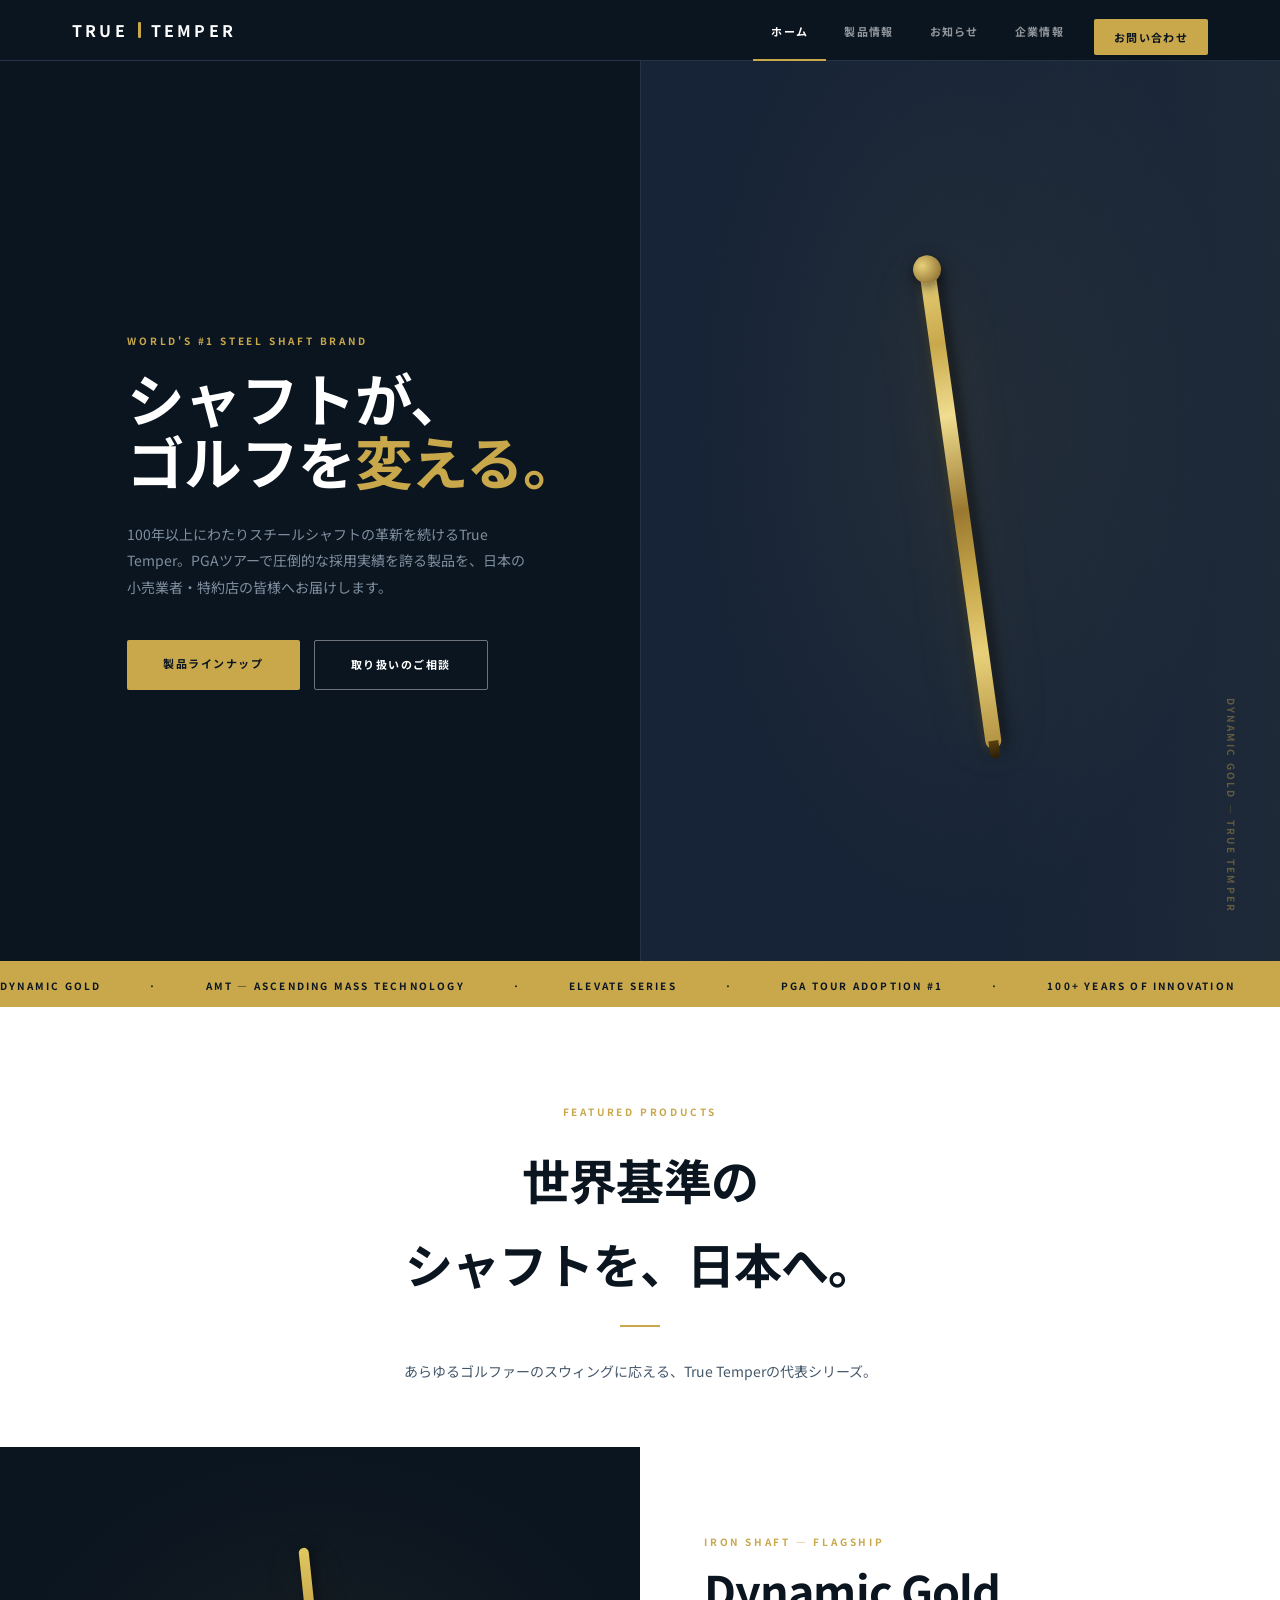
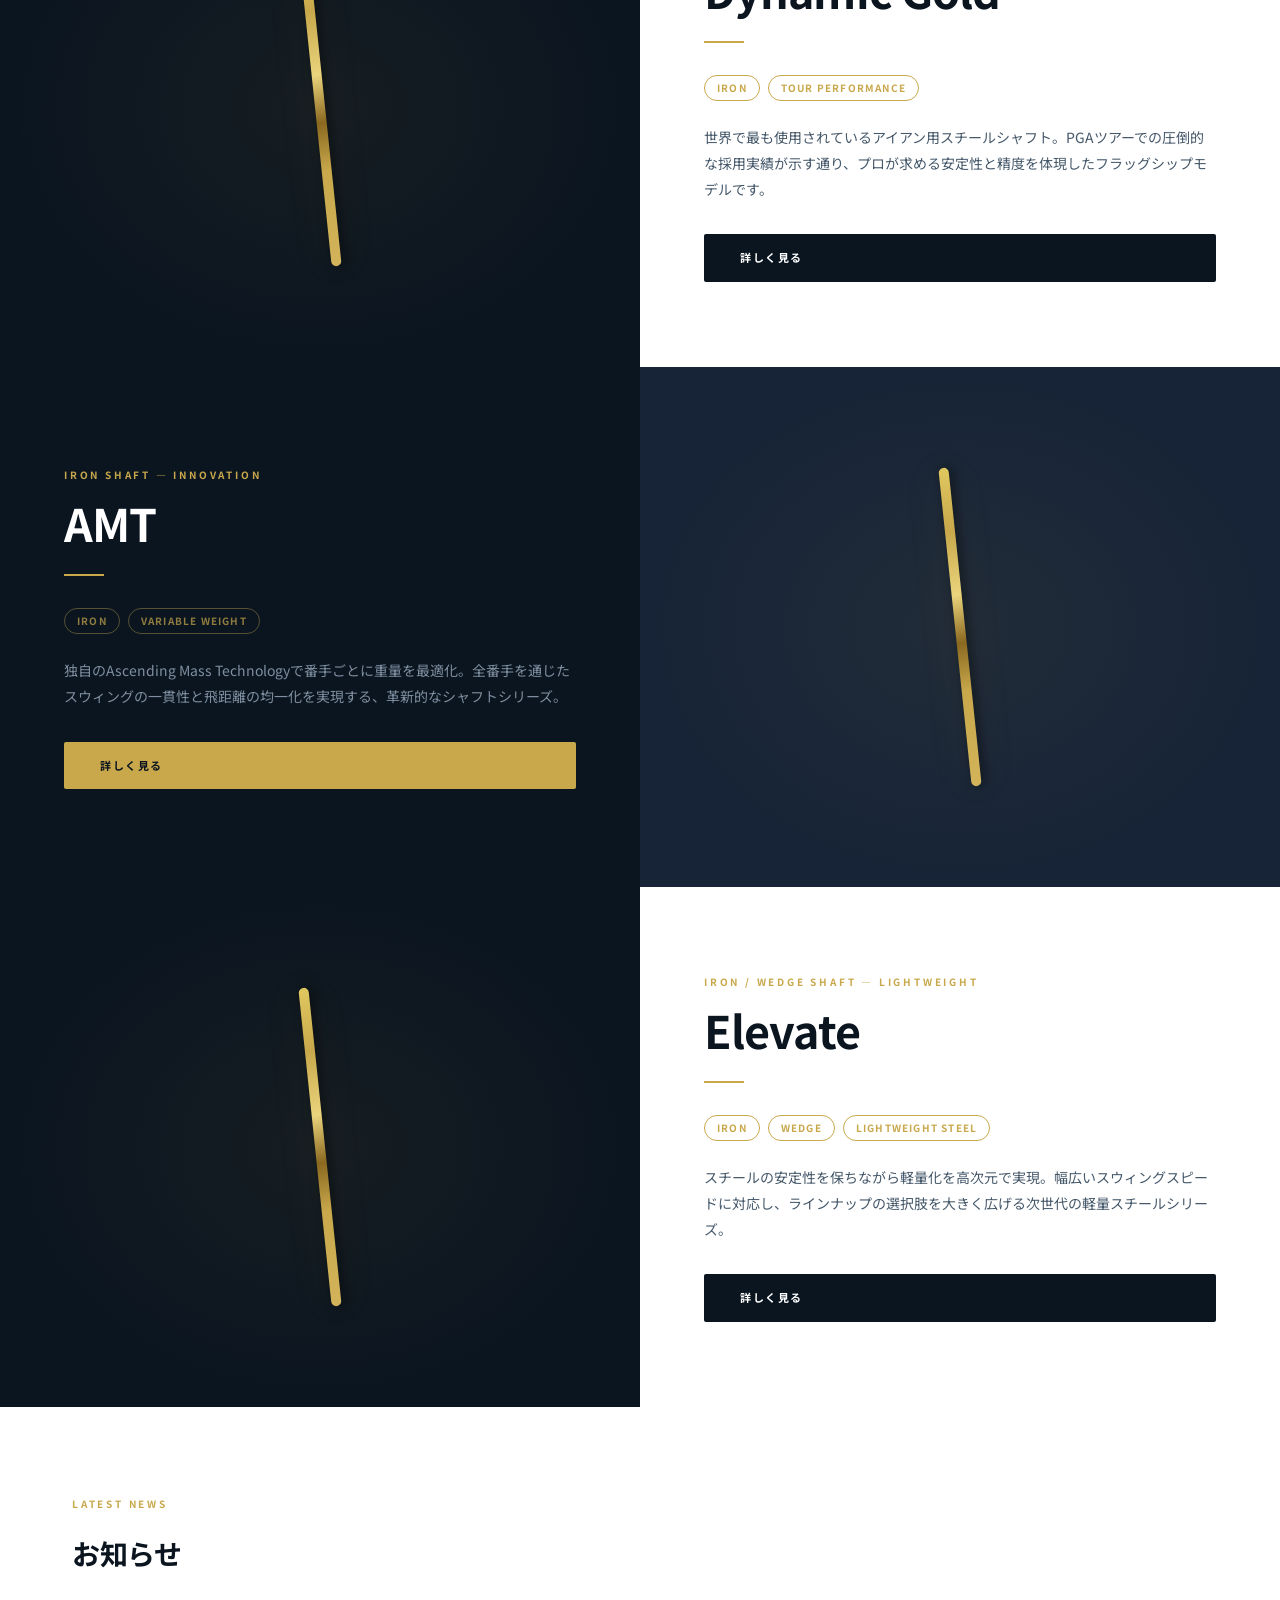
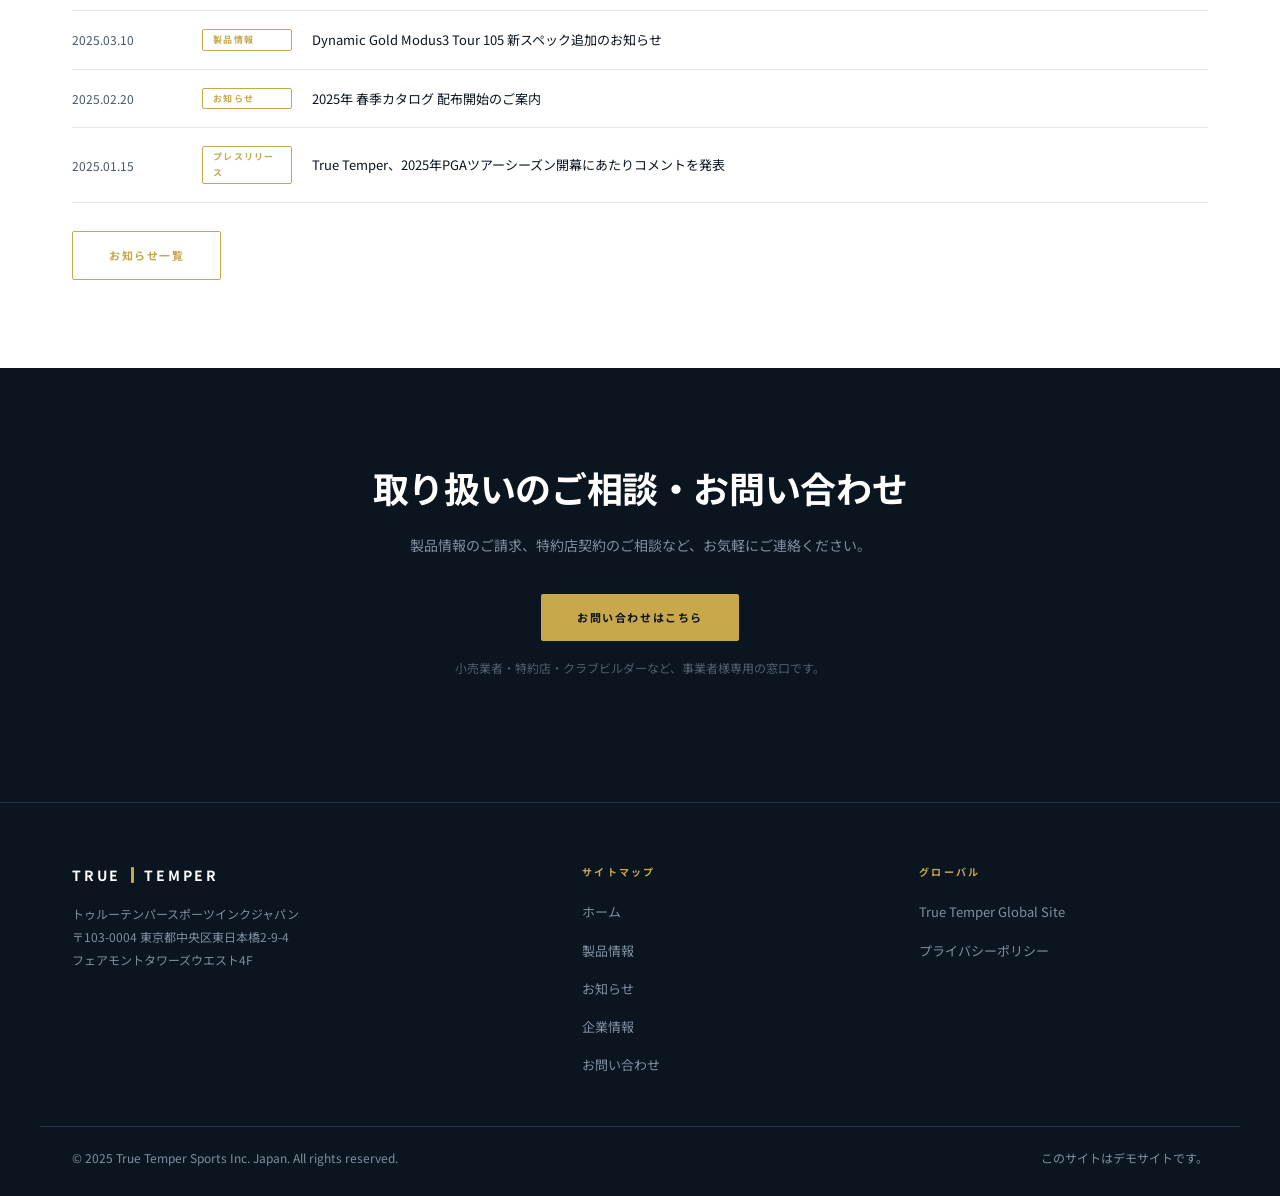
==== commit d2712bce: "Redesign v3: truetemper.com + Titleist product-forward layout" ====
--- a/index.html
+++ b/index.html
@@ -14,101 +14,121 @@
 
   <header class="site-header">
     <div class="header-inner">
-      <a href="index.html" class="logo">True <span>Temper</span></a>
+      <a href="index.html" class="logo">TRUE<span class="logo-bar"></span>TEMPER</a>
       <nav class="site-nav">
         <a href="index.html" class="active">ホーム</a>
         <a href="products.html">製品情報</a>
         <a href="news.html">お知らせ</a>
         <a href="about.html">企業情報</a>
-        <a href="contact.html" class="nav-cta">お問い合わせ</a>
+        <a href="contact.html" class="nav-contact">お問い合わせ</a>
       </nav>
     </div>
   </header>
 
-  <!-- Hero -->
+  <!-- Hero: full-screen split -->
   <section class="hero">
-    <div class="hero-grid">
-      <div class="hero-copy">
-        <span class="label">World's #1 Steel Shaft Brand</span>
-        <h1>プロが信頼する<br>シャフトで、<br><em>ゴルフを進化させる。</em></h1>
-        <p>True Temperは、100年以上の歴史を持つスチールゴルフシャフトのグローバルリーダーです。日本国内の小売業者・特約店の皆様へ、世界基準の製品と確かなサポートをお届けします。</p>
-        <div class="hero-btns">
-          <a href="products.html" class="btn btn-gold">製品ラインナップを見る</a>
-          <a href="contact.html" class="btn btn-outline-white">取り扱いのご相談</a>
-        </div>
+    <div class="hero-copy">
+      <span class="eyebrow">World's #1 Steel Shaft Brand</span>
+      <h1>シャフトが、<br>ゴルフを<em>変える。</em></h1>
+      <p>100年以上にわたりスチールシャフトの革新を続けるTrue Temper。PGAツアーで圧倒的な採用実績を誇る製品を、日本の小売業者・特約店の皆様へお届けします。</p>
+      <div class="hero-btns">
+        <a href="products.html" class="btn btn-gold">製品ラインナップ</a>
+        <a href="contact.html" class="btn btn-ghost">取り扱いのご相談</a>
       </div>
-      <div class="hero-visual">
-        <div class="shaft-wrap">
-          <div class="shaft-bg-ring ring-3"></div>
-          <div class="shaft-bg-ring ring-2"></div>
-          <div class="shaft-bg-ring ring-1"></div>
-          <div class="shaft"></div>
-        </div>
-        <div class="hero-model-name">Dynamic Gold — True Temper</div>
-      </div>
+    </div>
+    <div class="hero-panel">
+      <div class="shaft-highlight"></div>
+      <div class="shaft-hero"></div>
+      <div class="shaft-hero-label">Dynamic Gold — True Temper</div>
     </div>
   </section>
 
-  <!-- Brand strip -->
-  <div class="brand-strip">
-    <div class="brand-strip-inner">
-      <span><strong>Dynamic Gold</strong> Series</span>
-      <span>|</span>
-      <span><strong>AMT</strong> — Ascending Mass Technology</span>
-      <span>|</span>
-      <span><strong>Elevate</strong> Series</span>
-      <span>|</span>
-      <span><strong>PGA TOUR</strong> 採用実績 No.1</span>
+  <!-- Brand ticker -->
+  <div class="brand-ticker">
+    <div class="brand-ticker-inner">
+      <span>Dynamic Gold</span><span>·</span>
+      <span>AMT — Ascending Mass Technology</span><span>·</span>
+      <span>Elevate Series</span><span>·</span>
+      <span>PGA Tour Adoption #1</span><span>·</span>
+      <span>100+ Years of Innovation</span><span>·</span>
+      <span>Dynamic Gold</span><span>·</span>
+      <span>AMT — Ascending Mass Technology</span><span>·</span>
+      <span>Elevate Series</span><span>·</span>
+      <span>PGA Tour Adoption #1</span><span>·</span>
+      <span>100+ Years of Innovation</span><span>·</span>
     </div>
   </div>
 
-  <!-- Featured Products -->
-  <section class="section section-navy">
+  <!-- Products showcase: Titleist-style full-bleed rows -->
+  <div class="products-intro">
     <div class="container">
-      <span class="label">Featured Products</span>
-      <h2 class="section-title section-title-white">代表製品ラインナップ</h2>
-      <p class="section-lead section-lead-white">あらゆるゴルファーのスウィングに応える、幅広いシャフトシリーズ。</p>
+      <span class="eyebrow eyebrow-dark">Featured Products</span>
+      <h2>世界基準の<br>シャフトを、日本へ。</h2>
+      <div class="rule rule-center"></div>
+      <p>あらゆるゴルファーのスウィングに応える、True Temperの代表シリーズ。</p>
     </div>
-    <div class="product-grid" style="max-width: var(--max); margin: 48px auto 0;">
-      <div class="product-card">
-        <div class="product-card-visual">
-          <div class="shaft-sm"></div>
-        </div>
-        <p class="product-tag">Iron Shaft</p>
-        <h3>Dynamic Gold</h3>
-        <p>世界で最も使用されているアイアン用スチールシャフト。PGAツアーでの圧倒的な採用実績を誇るフラッグシップモデル。</p>
-        <a href="products.html#dynamic-gold" class="product-card-link">詳しく見る →</a>
+  </div>
+
+  <!-- Dynamic Gold row -->
+  <div class="product-row">
+    <div class="product-row-visual">
+      <div class="shaft-card"></div>
+    </div>
+    <div class="product-row-copy">
+      <span class="eyebrow">Iron Shaft — Flagship</span>
+      <h2>Dynamic Gold</h2>
+      <div class="rule"></div>
+      <div class="tag-row">
+        <span class="tag">Iron</span>
+        <span class="tag">Tour Performance</span>
       </div>
-      <div class="product-card">
-        <div class="product-card-visual">
-          <div class="shaft-sm"></div>
-        </div>
-        <p class="product-tag">Iron Shaft</p>
-        <h3>AMT</h3>
-        <p>Ascending Mass Technology採用。番手ごとに重量を最適化し、スウィングの一貫性と飛距離を同時に実現する革新的シリーズ。</p>
-        <a href="products.html#amt" class="product-card-link">詳しく見る →</a>
+      <p>世界で最も使用されているアイアン用スチールシャフト。PGAツアーでの圧倒的な採用実績が示す通り、プロが求める安定性と精度を体現したフラッグシップモデルです。</p>
+      <a href="products.html#dynamic-gold" class="btn btn-navy">詳しく見る</a>
+    </div>
+  </div>
+
+  <!-- AMT row (dark, reversed) -->
+  <div class="product-row dark reverse">
+    <div class="product-row-visual">
+      <div class="shaft-card"></div>
+    </div>
+    <div class="product-row-copy">
+      <span class="eyebrow">Iron Shaft — Innovation</span>
+      <h2>AMT</h2>
+      <div class="rule"></div>
+      <div class="tag-row">
+        <span class="tag tag-dark">Iron</span>
+        <span class="tag tag-dark">Variable Weight</span>
       </div>
-      <div class="product-card">
-        <div class="product-card-visual">
-          <div class="shaft-sm"></div>
-        </div>
-        <p class="product-tag">Iron / Wedge Shaft</p>
-        <h3>Elevate</h3>
-        <p>スチールの安定性を保ちながら軽量化を実現。幅広いスウィングスピードのゴルファーに対応する、次世代の軽量スチールシリーズ。</p>
-        <a href="products.html#elevate" class="product-card-link">詳しく見る →</a>
+      <p>独自のAscending Mass Technologyで番手ごとに重量を最適化。全番手を通じたスウィングの一貫性と飛距離の均一化を実現する、革新的なシャフトシリーズ。</p>
+      <a href="products.html#amt" class="btn btn-gold">詳しく見る</a>
+    </div>
+  </div>
+
+  <!-- Elevate row -->
+  <div class="product-row">
+    <div class="product-row-visual">
+      <div class="shaft-card"></div>
+    </div>
+    <div class="product-row-copy">
+      <span class="eyebrow">Iron / Wedge Shaft — Lightweight</span>
+      <h2>Elevate</h2>
+      <div class="rule"></div>
+      <div class="tag-row">
+        <span class="tag">Iron</span>
+        <span class="tag">Wedge</span>
+        <span class="tag">Lightweight Steel</span>
       </div>
+      <p>スチールの安定性を保ちながら軽量化を高次元で実現。幅広いスウィングスピードに対応し、ラインナップの選択肢を大きく広げる次世代の軽量スチールシリーズ。</p>
+      <a href="products.html#elevate" class="btn btn-navy">詳しく見る</a>
     </div>
-    <div style="text-align: center; margin-top: 40px;">
-      <a href="products.html" class="btn btn-gold">全製品を見る</a>
-    </div>
-  </section>
+  </div>
 
   <!-- News -->
-  <section class="section">
+  <section class="news-section">
     <div class="container">
-      <span class="label">Latest News</span>
-      <h2 class="section-title">お知らせ</h2>
-      <div class="divider"></div>
+      <span class="eyebrow eyebrow-dark">Latest News</span>
+      <h2>お知らせ</h2>
       <div class="news-list">
         <div class="news-item">
           <span class="news-date">2025.03.10</span>
@@ -127,7 +147,7 @@
         </div>
       </div>
       <div style="margin-top: 28px;">
-        <a href="news.html" class="btn btn-navy">お知らせ一覧を見る</a>
+        <a href="news.html" class="btn btn-outline-gold">お知らせ一覧</a>
       </div>
     </div>
   </section>
@@ -137,14 +157,15 @@
     <div class="container">
       <h2>取り扱いのご相談・お問い合わせ</h2>
       <p>製品情報のご請求、特約店契約のご相談など、お気軽にご連絡ください。</p>
-      <a href="contact.html" class="btn btn-navy">お問い合わせはこちら</a>
+      <a href="contact.html" class="btn btn-gold">お問い合わせはこちら</a>
+      <p class="note">小売業者・特約店・クラブビルダーなど、事業者様専用の窓口です。</p>
     </div>
   </div>
 
   <footer class="site-footer">
     <div class="footer-inner">
       <div class="footer-brand">
-        <a href="index.html" class="logo">True <span>Temper</span></a>
+        <a href="index.html" class="logo">TRUE<span class="logo-bar"></span>TEMPER</a>
         <p>トゥルーテンパースポーツインクジャパン<br>
         〒103-0004 東京都中央区東日本橋2-9-4<br>
         フェアモントタワーズウエスト4F</p>
--- a/assets/style.css
+++ b/assets/style.css
@@ -1,436 +1,539 @@
 /* ========================================
-   True Temper Japan — Demo Site CSS v2
-   Design: Titleist-like product-forward BtoB
-   Palette: Dark navy + Gold + White
+   True Temper Japan — Demo Site CSS v3
+   Design: truetemper.com + Titleist hybrid
+   - Full-bleed dark sections (True Temper)
+   - Product-forward large layouts (Titleist)
+   - Editorial bold typography
    ======================================== */
 
 *, *::before, *::after { box-sizing: border-box; margin: 0; padding: 0; }
 
 :root {
-  --navy:     #0d1b2a;
-  --navy-mid: #162233;
-  --navy-lt:  #1f3044;
-  --border:   #2a3f55;
-  --gold:     #c9a84c;
-  --gold-lt:  #dfc06e;
-  --white:    #ffffff;
-  --off-white:#f7f8fa;
-  --gray:     #8a97a6;
-  --text:     #1a2636;
-  --text-mid: #4a5a6a;
-  --font:     'Noto Sans JP', sans-serif;
-  --max:      1100px;
-  --radius:   3px;
-  --trans:    0.2s ease;
+  --navy:      #0b1520;
+  --navy-mid:  #111e2e;
+  --navy-lt:   #172437;
+  --border:    #243347;
+  --gold:      #c8a84b;
+  --gold-lt:   #ddc06a;
+  --gold-dim:  rgba(200,168,75,0.15);
+  --white:     #ffffff;
+  --off-white: #f5f6f8;
+  --gray:      #7f8f9f;
+  --text:      #0b1520;
+  --text-mid:  #45586a;
+  --font:      'Noto Sans JP', sans-serif;
+  --max:       1200px;
+  --r:         2px;
+  --t:         0.22s ease;
 }
 
 html { scroll-behavior: smooth; }
-body {
-  font-family: var(--font);
-  font-size: 15px;
-  line-height: 1.75;
-  color: var(--text);
-  background: var(--white);
-}
+body { font-family: var(--font); font-size: 15px; line-height: 1.75; color: var(--text); background: var(--white); }
 a { color: inherit; text-decoration: none; }
 img { display: block; max-width: 100%; }
-.container { max-width: var(--max); margin: 0 auto; padding: 0 28px; }
-
-/* ---- Header ---- */
+.container { max-width: var(--max); margin: 0 auto; padding: 0 32px; }
+
+/* ========================================
+   HEADER
+   ======================================== */
 .site-header {
-  position: sticky; top: 0; z-index: 100;
+  position: sticky; top: 0; z-index: 200;
   background: var(--navy);
-  border-bottom: 2px solid var(--gold);
+  border-bottom: 1px solid var(--border);
 }
 .header-inner {
   display: flex; align-items: center; justify-content: space-between;
-  height: 64px; max-width: var(--max); margin: 0 auto; padding: 0 28px;
+  height: 60px; max-width: var(--max); margin: 0 auto; padding: 0 32px;
 }
 .logo {
-  font-size: 17px; font-weight: 700; letter-spacing: 0.14em;
+  font-size: 16px; font-weight: 700; letter-spacing: 0.2em;
   color: var(--white); text-transform: uppercase;
-}
-.logo span { color: var(--gold); }
-.site-nav { display: flex; gap: 36px; align-items: center; }
+  display: flex; align-items: center; gap: 2px;
+}
+.logo-bar {
+  display: inline-block; width: 3px; height: 16px;
+  background: var(--gold); margin: 0 8px; border-radius: 1px;
+}
+.site-nav { display: flex; gap: 0; align-items: center; }
 .site-nav a {
-  font-size: 12px; font-weight: 700; letter-spacing: 0.1em;
-  color: rgba(255,255,255,0.65); text-transform: uppercase;
-  padding-bottom: 3px; border-bottom: 2px solid transparent;
-  transition: color var(--trans), border-color var(--trans);
-}
-.site-nav a:hover, .site-nav a.active {
-  color: var(--white); border-bottom-color: var(--gold);
-}
-.nav-cta {
-  padding: 7px 18px !important;
-  border: 1px solid var(--gold) !important;
-  border-bottom: 1px solid var(--gold) !important;
-  color: var(--gold) !important;
-  border-radius: var(--radius);
-  transition: background var(--trans), color var(--trans) !important;
-}
-.nav-cta:hover { background: var(--gold) !important; color: var(--navy) !important; }
-
-/* ---- Buttons ---- */
+  display: block; padding: 0 18px; height: 60px; line-height: 60px;
+  font-size: 11px; font-weight: 700; letter-spacing: 0.12em; text-transform: uppercase;
+  color: rgba(255,255,255,0.55);
+  border-bottom: 2px solid transparent; margin-bottom: -1px;
+  transition: color var(--t), border-color var(--t);
+}
+.site-nav a:hover, .site-nav a.active { color: var(--white); border-bottom-color: var(--gold); }
+.nav-contact {
+  margin-left: 12px;
+  background: var(--gold) !important;
+  color: var(--navy) !important;
+  border-bottom-color: transparent !important;
+  padding: 0 20px !important;
+  height: 36px !important; line-height: 36px !important;
+  margin-top: 12px; margin-bottom: 12px;
+  border-radius: var(--r);
+  transition: background var(--t) !important;
+}
+.nav-contact:hover { background: var(--gold-lt) !important; }
+
+/* ========================================
+   BUTTONS
+   ======================================== */
 .btn {
-  display: inline-block; padding: 13px 32px;
-  font-size: 12px; font-weight: 700; letter-spacing: 0.12em;
-  text-transform: uppercase; border-radius: var(--radius);
-  border: none; cursor: pointer; transition: all var(--trans);
-}
-.btn-gold  { background: var(--gold); color: var(--navy); }
+  display: inline-block; padding: 14px 36px;
+  font-size: 11px; font-weight: 700; letter-spacing: 0.14em; text-transform: uppercase;
+  border-radius: var(--r); border: none; cursor: pointer; transition: all var(--t);
+}
+.btn-gold { background: var(--gold); color: var(--navy); }
 .btn-gold:hover { background: var(--gold-lt); }
-.btn-white { background: var(--white); color: var(--navy); }
-.btn-white:hover { background: var(--off-white); }
-.btn-outline-white {
-  background: transparent; border: 1.5px solid rgba(255,255,255,0.6);
-  color: var(--white);
-}
-.btn-outline-white:hover { background: rgba(255,255,255,0.1); border-color: var(--white); }
+.btn-ghost { background: transparent; border: 1px solid rgba(255,255,255,0.4); color: var(--white); }
+.btn-ghost:hover { border-color: var(--white); background: rgba(255,255,255,0.06); }
 .btn-navy { background: var(--navy); color: var(--white); }
 .btn-navy:hover { background: var(--navy-mid); }
-
-/* ---- Labels ---- */
-.label {
+.btn-outline-gold { background: transparent; border: 1px solid var(--gold); color: var(--gold); }
+.btn-outline-gold:hover { background: var(--gold); color: var(--navy); }
+
+/* ========================================
+   LABELS / TYPOGRAPHY
+   ======================================== */
+.eyebrow {
   display: block; font-size: 10px; font-weight: 700;
-  letter-spacing: 0.22em; text-transform: uppercase;
-  color: var(--gold); margin-bottom: 10px;
-}
-.divider { width: 36px; height: 2px; background: var(--gold); margin: 20px 0 36px; }
-.section-title {
-  font-size: clamp(22px, 3vw, 34px); font-weight: 700;
-  letter-spacing: -0.01em; line-height: 1.2; color: var(--text);
-}
-.section-title-white { color: var(--white); }
-.section-lead {
-  font-size: 14px; color: var(--text-mid); max-width: 520px; line-height: 1.85;
-}
-.section-lead-white { color: var(--gray); }
-
-/* ========================================
-   TOP PAGE
-   ======================================== */
-
-/* Hero */
+  letter-spacing: 0.28em; text-transform: uppercase; color: var(--gold);
+  margin-bottom: 16px;
+}
+.eyebrow-dark { color: var(--gold); }
+.rule { width: 40px; height: 2px; background: var(--gold); margin: 20px 0 32px; }
+.rule-center { margin-left: auto; margin-right: auto; }
+
+/* ========================================
+   TOP PAGE — HERO
+   Full-screen, True Temper dark brand feel
+   ======================================== */
 .hero {
   background: var(--navy);
+  min-height: 100vh;
+  display: grid;
+  grid-template-columns: 1fr 1fr;
+  position: relative;
+  overflow: hidden;
+}
+
+/* Left: copy */
+.hero-copy {
+  display: flex; flex-direction: column; justify-content: center;
+  padding: 100px 60px 100px 32px;
+  max-width: 640px; margin-left: auto;
+  position: relative; z-index: 2;
+}
+.hero-copy h1 {
+  font-size: clamp(36px, 4.5vw, 60px); font-weight: 700;
+  color: var(--white); line-height: 1.1; letter-spacing: -0.02em;
+  margin-bottom: 28px;
+}
+.hero-copy h1 em { font-style: normal; color: var(--gold); }
+.hero-copy p { font-size: 14px; color: var(--gray); line-height: 1.9; margin-bottom: 40px; max-width: 400px; }
+.hero-btns { display: flex; gap: 14px; }
+
+/* Right: visual panel */
+.hero-panel {
+  background: var(--navy-lt);
   position: relative; overflow: hidden;
-  min-height: 88vh; display: flex; align-items: center;
-}
-.hero-grid {
+  display: flex; align-items: center; justify-content: center;
+  border-left: 1px solid var(--border);
+}
+.hero-panel::before {
+  content: ''; position: absolute; inset: 0;
+  background:
+    radial-gradient(ellipse 60% 80% at 50% 40%, rgba(200,168,75,0.07) 0%, transparent 70%),
+    repeating-linear-gradient(
+      -60deg,
+      transparent, transparent 39px,
+      rgba(255,255,255,0.012) 40px
+    );
+}
+/* CSS shaft — main visual */
+.shaft-hero {
+  position: relative; z-index: 2;
+  width: 16px; height: 480px;
+  border-radius: 8px;
+  background: linear-gradient(
+    175deg,
+    #e8d07a 0%,
+    #c8a84b 15%,
+    #f0dd90 30%,
+    #9a7830 50%,
+    #c8a84b 65%,
+    #e8d07a 80%,
+    #b09040 100%
+  );
+  box-shadow:
+    4px 0 16px rgba(0,0,0,0.6),
+    -2px 0 8px rgba(200,168,75,0.2),
+    0 0 60px rgba(200,168,75,0.12);
+  transform: rotate(-8deg);
+}
+.shaft-hero::before {
+  content: ''; position: absolute;
+  top: -18px; left: 50%; transform: translateX(-50%);
+  width: 28px; height: 28px; border-radius: 50%;
+  background: radial-gradient(circle at 35% 35%, #e8d07a, #7a5c20);
+  box-shadow: 0 4px 12px rgba(0,0,0,0.5);
+}
+.shaft-hero::after {
+  content: ''; position: absolute;
+  bottom: -10px; left: 50%; transform: translateX(-50%);
+  width: 10px; height: 18px; border-radius: 0 0 5px 5px;
+  background: linear-gradient(180deg, #5a4010, #2a1e08);
+}
+.shaft-hero-label {
+  position: absolute; bottom: 48px; right: 40px;
+  font-size: 10px; font-weight: 700; letter-spacing: 0.22em; text-transform: uppercase;
+  color: rgba(200,168,75,0.4);
+  writing-mode: vertical-rl; text-orientation: mixed;
+}
+.shaft-highlight {
+  position: absolute; top: 0; left: 0; right: 0; bottom: 0;
+  background: linear-gradient(90deg, transparent 55%, rgba(200,168,75,0.04) 100%);
+  pointer-events: none;
+}
+
+/* brand ticker */
+.brand-ticker {
+  background: var(--gold);
+  overflow: hidden; white-space: nowrap;
+  padding: 10px 0;
+}
+.brand-ticker-inner {
+  display: inline-flex; gap: 48px;
+  animation: ticker 24s linear infinite;
+}
+.brand-ticker span {
+  font-size: 10px; font-weight: 700; letter-spacing: 0.22em; text-transform: uppercase;
+  color: var(--navy);
+}
+@keyframes ticker {
+  from { transform: translateX(0); }
+  to { transform: translateX(-50%); }
+}
+
+/* ========================================
+   TOP PAGE — PRODUCTS SHOWCASE
+   Titleist-style: products take the stage
+   ======================================== */
+.products-intro { padding: 96px 0 64px; text-align: center; }
+.products-intro h2 {
+  font-size: clamp(28px, 4vw, 48px); font-weight: 700; letter-spacing: -0.02em;
+  margin-bottom: 16px;
+}
+.products-intro p { font-size: 14px; color: var(--text-mid); max-width: 480px; margin: 0 auto; }
+
+/* Full-bleed product showcase rows */
+.product-row {
   display: grid; grid-template-columns: 1fr 1fr;
-  align-items: center; gap: 60px;
-  min-height: 88vh; max-width: var(--max); margin: 0 auto; padding: 80px 28px;
-  width: 100%;
-}
-.hero-copy .label { margin-bottom: 14px; }
-.hero-copy h1 {
-  font-size: clamp(30px, 4.5vw, 52px); font-weight: 700;
-  color: var(--white); line-height: 1.15; letter-spacing: -0.02em; margin-bottom: 24px;
-}
-.hero-copy h1 em { font-style: normal; color: var(--gold); }
-.hero-copy p { font-size: 14px; color: var(--gray); line-height: 1.85; margin-bottom: 36px; max-width: 420px; }
-.hero-btns { display: flex; gap: 14px; flex-wrap: wrap; }
-
-/* Hero Visual: シャフトをイメージしたCSS図形 */
-.hero-visual {
+  min-height: 520px;
+}
+.product-row.reverse { direction: rtl; }
+.product-row.reverse > * { direction: ltr; }
+
+.product-row-visual {
+  background: var(--navy);
   display: flex; align-items: center; justify-content: center;
-  position: relative; height: 420px;
-}
-.shaft-wrap {
-  position: relative; width: 100%; height: 100%;
-  display: flex; align-items: center; justify-content: center;
-}
-.shaft {
-  width: 12px; height: 340px; border-radius: 6px;
-  background: linear-gradient(180deg, #c9a84c 0%, #e8d08a 30%, #8a6f2a 60%, #c9a84c 100%);
-  box-shadow: 0 0 40px rgba(201,168,76,0.3), 0 0 80px rgba(201,168,76,0.1);
-  transform: rotate(-20deg);
-  position: relative; z-index: 2;
-}
-.shaft::before {
-  content: ''; position: absolute; top: -10px; left: 50%; transform: translateX(-50%);
-  width: 20px; height: 20px; border-radius: 50%;
-  background: linear-gradient(135deg, #dfc06e, #a07830);
-}
-.shaft::after {
-  content: ''; position: absolute; bottom: -6px; left: 50%; transform: translateX(-50%);
-  width: 8px; height: 14px; border-radius: 0 0 4px 4px;
-  background: #6a5020;
-}
-.shaft-bg-ring {
-  position: absolute; border-radius: 50%;
-  border: 1px solid rgba(201,168,76,0.1);
-}
-.ring-1 { width: 280px; height: 280px; }
-.ring-2 { width: 380px; height: 380px; }
-.ring-3 { width: 460px; height: 460px; }
-.hero-model-name {
-  position: absolute; bottom: 40px; right: 20px;
-  font-size: 10px; font-weight: 700; letter-spacing: 0.2em;
-  text-transform: uppercase; color: rgba(201,168,76,0.5);
-}
-
-/* Brand strip */
-.brand-strip {
-  background: var(--navy-mid); border-top: 1px solid var(--border);
-  border-bottom: 1px solid var(--border);
-  padding: 18px 28px;
-}
-.brand-strip-inner {
-  max-width: var(--max); margin: 0 auto;
-  display: flex; align-items: center; gap: 48px; justify-content: center; flex-wrap: wrap;
-}
-.brand-strip span {
-  font-size: 11px; font-weight: 700; letter-spacing: 0.2em;
-  text-transform: uppercase; color: rgba(255,255,255,0.4);
-}
-.brand-strip strong { color: rgba(255,255,255,0.85); }
-
-/* Product showcase section */
-.section { padding: 88px 0; }
-.section-sm { padding: 56px 0; }
-.section-navy { background: var(--navy); }
-.section-navy-mid { background: var(--navy-mid); }
-.section-off { background: var(--off-white); }
-
-/* Product cards grid */
-.product-grid {
-  display: grid; grid-template-columns: repeat(3, 1fr); gap: 2px;
-  background: var(--border); margin-top: 48px;
-}
-.product-card {
-  background: var(--navy-lt); padding: 44px 32px;
-  transition: background var(--trans);
-  cursor: pointer;
-}
-.product-card:hover { background: #243a54; }
-.product-card-visual {
-  height: 120px; display: flex; align-items: center; justify-content: center;
-  margin-bottom: 28px;
-}
-.shaft-sm {
-  width: 6px; height: 100px; border-radius: 3px;
-  background: linear-gradient(180deg, #c9a84c 0%, #e8d08a 50%, #8a6f2a 100%);
-  transform: rotate(-15deg);
-  box-shadow: 0 0 20px rgba(201,168,76,0.2);
-}
-.product-tag {
-  font-size: 10px; font-weight: 700; letter-spacing: 0.18em; text-transform: uppercase;
-  color: var(--gold); margin-bottom: 10px;
-}
-.product-card h3 {
-  font-size: 20px; font-weight: 700; color: var(--white); margin-bottom: 12px;
-}
-.product-card p { font-size: 13px; color: var(--gray); line-height: 1.75; }
-.product-card-link {
-  display: inline-flex; align-items: center; gap: 6px;
-  font-size: 11px; font-weight: 700; letter-spacing: 0.12em; text-transform: uppercase;
-  color: var(--gold); margin-top: 20px;
-  transition: gap var(--trans);
-}
-.product-card-link:hover { gap: 10px; }
-
-/* CTA band */
-.cta-band { background: var(--gold); padding: 72px 28px; text-align: center; }
-.cta-band h2 {
-  font-size: clamp(20px, 3vw, 32px); font-weight: 700; color: var(--navy);
-  margin-bottom: 12px; letter-spacing: -0.01em;
-}
-.cta-band p { font-size: 14px; color: #5a3e10; margin-bottom: 32px; }
-
-/* ========================================
-   PRODUCTS PAGE
-   ======================================== */
-.page-hero {
-  background: var(--navy); padding: 72px 28px 56px;
-  border-bottom: 2px solid var(--gold);
-}
-.page-hero .label { color: var(--gold); margin-bottom: 8px; }
-.page-hero h1 {
-  font-size: clamp(24px, 4vw, 42px); font-weight: 700; color: var(--white);
-  letter-spacing: -0.01em; margin-bottom: 10px;
-}
-.page-hero p { font-size: 14px; color: var(--gray); }
-
-/* Product category tabs */
-.product-nav {
-  background: var(--navy-mid); border-bottom: 1px solid var(--border);
-  position: sticky; top: 64px; z-index: 90;
-}
-.product-nav-inner {
-  max-width: var(--max); margin: 0 auto; padding: 0 28px;
-  display: flex; gap: 0; overflow-x: auto;
-}
-.product-nav a {
-  display: block; padding: 16px 24px;
-  font-size: 12px; font-weight: 700; letter-spacing: 0.1em; text-transform: uppercase;
-  color: rgba(255,255,255,0.5); white-space: nowrap;
-  border-bottom: 2px solid transparent;
-  transition: color var(--trans), border-color var(--trans);
-}
-.product-nav a:hover, .product-nav a.active {
-  color: var(--white); border-bottom-color: var(--gold);
-}
-
-/* Product detail block */
-.product-block { padding: 72px 0; border-bottom: 1px solid #e4e8ef; }
-.product-block:last-child { border-bottom: none; }
-.product-block-inner {
-  display: grid; grid-template-columns: 1fr 1.6fr; gap: 64px; align-items: start;
-}
-.product-block-inner.reverse { direction: rtl; }
-.product-block-inner.reverse > * { direction: ltr; }
-
-.product-visual-lg {
-  background: var(--navy); border-radius: 4px;
-  height: 300px; display: flex; align-items: center; justify-content: center;
-  position: relative; overflow: hidden;
-}
-.product-visual-lg::before {
+  position: relative; overflow: hidden; min-height: 520px;
+}
+.product-row-visual::before {
   content: ''; position: absolute; inset: 0;
-  background: radial-gradient(ellipse at center, rgba(201,168,76,0.08) 0%, transparent 70%);
-}
-.shaft-lg {
-  width: 10px; height: 220px; border-radius: 5px;
-  background: linear-gradient(180deg, #c9a84c 0%, #e8d08a 35%, #b08838 65%, #c9a84c 100%);
-  transform: rotate(-12deg);
-  box-shadow: 0 0 30px rgba(201,168,76,0.3);
-}
-
-.product-info .label { margin-bottom: 8px; }
-.product-info h2 {
-  font-size: clamp(22px, 3vw, 32px); font-weight: 700; color: var(--text);
-  margin-bottom: 6px; letter-spacing: -0.01em;
-}
-.product-info .sub {
-  font-size: 13px; color: var(--text-mid); margin-bottom: 20px;
-}
-.product-desc { font-size: 14px; color: var(--text-mid); line-height: 1.85; margin-bottom: 28px; }
-
-.spec-table { width: 100%; border-collapse: collapse; margin-bottom: 28px; }
-.spec-table th, .spec-table td {
-  text-align: left; padding: 10px 14px; font-size: 13px;
-  border-bottom: 1px solid #e4e8ef;
-}
-.spec-table th { width: 140px; font-weight: 700; color: var(--text); background: var(--off-white); }
-.spec-table td { color: var(--text-mid); }
-
-.tag-list { display: flex; gap: 8px; flex-wrap: wrap; margin-bottom: 28px; }
+  background: radial-gradient(ellipse 70% 70% at 50% 50%, rgba(200,168,75,0.06) 0%, transparent 70%);
+}
+.shaft-card {
+  width: 10px; height: 320px; border-radius: 5px;
+  background: linear-gradient(
+    175deg,
+    #e0c860 0%, #c8a84b 20%, #ead47c 40%,
+    #8a6820 55%, #c8a84b 70%, #d4b45a 100%
+  );
+  box-shadow: 3px 0 12px rgba(0,0,0,0.5), 0 0 40px rgba(200,168,75,0.1);
+  transform: rotate(-6deg); position: relative; z-index: 2;
+}
+.product-row-copy {
+  display: flex; flex-direction: column; justify-content: center;
+  padding: 72px 64px;
+}
+.product-row-copy h2 {
+  font-size: clamp(32px, 3.5vw, 52px); font-weight: 700;
+  letter-spacing: -0.02em; line-height: 1.05; margin-bottom: 8px;
+}
+.product-row-copy .sub {
+  font-size: 13px; color: var(--text-mid); margin-bottom: 24px;
+}
+.product-row-copy p {
+  font-size: 14px; color: var(--text-mid); line-height: 1.85; margin-bottom: 32px;
+}
+.product-row.dark .product-row-visual { background: var(--navy-lt); }
+.product-row.dark .product-row-copy { background: var(--navy); }
+.product-row.dark .product-row-copy h2 { color: var(--white); }
+.product-row.dark .product-row-copy .sub { color: var(--gray); }
+.product-row.dark .product-row-copy p { color: var(--gray); }
+
+/* tag pills */
+.tag-row { display: flex; gap: 8px; flex-wrap: wrap; margin-bottom: 24px; }
 .tag {
-  display: inline-block; padding: 4px 12px;
-  font-size: 11px; font-weight: 700; letter-spacing: 0.1em; text-transform: uppercase;
-  background: rgba(201,168,76,0.1); color: var(--gold); border-radius: 20px;
-}
-
-/* ========================================
-   NEWS PAGE
-   ======================================== */
-.news-list { display: flex; flex-direction: column; }
+  display: inline-block; padding: 3px 12px;
+  font-size: 10px; font-weight: 700; letter-spacing: 0.12em; text-transform: uppercase;
+  border: 1px solid var(--gold); color: var(--gold); border-radius: 20px;
+}
+.tag-dark { border-color: rgba(200,168,75,0.4); color: rgba(200,168,75,0.7); }
+
+/* ========================================
+   TOP PAGE — NEWS / CTA
+   ======================================== */
+.news-section { padding: 88px 0; }
+.news-section h2 { font-size: 28px; font-weight: 700; letter-spacing: -0.01em; margin-bottom: 8px; }
+
+.news-list { display: flex; flex-direction: column; margin-top: 32px; }
 .news-item {
-  display: grid; grid-template-columns: 120px auto 1fr; gap: 24px;
-  align-items: baseline; padding: 24px 0;
-  border-bottom: 1px solid #e4e8ef;
-  transition: background var(--trans);
-}
-.news-item:first-child { border-top: 1px solid #e4e8ef; }
-.news-date { font-size: 13px; color: var(--text-mid); white-space: nowrap; }
+  display: grid; grid-template-columns: 110px 90px 1fr;
+  gap: 20px; align-items: center;
+  padding: 18px 0; border-bottom: 1px solid #e2e6ec;
+}
+.news-item:first-child { border-top: 1px solid #e2e6ec; }
+.news-date { font-size: 12px; color: var(--text-mid); font-variant-numeric: tabular-nums; }
 .news-cat {
   display: inline-block; padding: 2px 10px;
-  font-size: 10px; font-weight: 700; letter-spacing: 0.12em; text-transform: uppercase;
+  font-size: 9px; font-weight: 700; letter-spacing: 0.14em; text-transform: uppercase;
   border: 1px solid var(--gold); color: var(--gold); border-radius: 2px;
-  white-space: nowrap;
-}
-.news-title { font-size: 14px; color: var(--text); line-height: 1.6; }
+}
+.news-title { font-size: 13px; color: var(--text); line-height: 1.5; }
 .news-title a:hover { color: var(--gold); }
+
+.cta-band { background: var(--navy); padding: 88px 32px; text-align: center; }
+.cta-band h2 { font-size: clamp(22px, 3vw, 36px); font-weight: 700; color: var(--white); margin-bottom: 14px; letter-spacing: -0.01em; }
+.cta-band p { font-size: 14px; color: var(--gray); margin-bottom: 36px; }
+.cta-band .note { font-size: 12px; color: var(--gray); margin-top: 16px; opacity: 0.6; }
+
+/* ========================================
+   PAGE HERO (inner pages)
+   ======================================== */
+.page-hero {
+  background: var(--navy); position: relative; overflow: hidden;
+  padding: 80px 32px 64px; border-bottom: 2px solid var(--gold);
+}
+.page-hero::after {
+  content: ''; position: absolute; right: 0; top: 0; bottom: 0; width: 40%;
+  background: repeating-linear-gradient(
+    -60deg, transparent, transparent 39px,
+    rgba(255,255,255,0.015) 40px
+  );
+}
+.page-hero .eyebrow { color: var(--gold); }
+.page-hero h1 {
+  font-size: clamp(28px, 4vw, 48px); font-weight: 700; color: var(--white);
+  letter-spacing: -0.02em; margin-bottom: 12px; position: relative; z-index: 1;
+}
+.page-hero p { font-size: 14px; color: var(--gray); position: relative; z-index: 1; }
+
+/* ========================================
+   PRODUCTS PAGE
+   Titleist: product name as hero element
+   ======================================== */
+.product-nav-bar {
+  background: var(--navy-mid); border-bottom: 1px solid var(--border);
+  position: sticky; top: 60px; z-index: 100;
+}
+.product-nav-bar-inner {
+  max-width: var(--max); margin: 0 auto; padding: 0 32px;
+  display: flex; overflow-x: auto; gap: 0;
+}
+.product-nav-bar a {
+  display: block; padding: 14px 22px;
+  font-size: 11px; font-weight: 700; letter-spacing: 0.12em; text-transform: uppercase;
+  color: rgba(255,255,255,0.45); white-space: nowrap;
+  border-bottom: 2px solid transparent; transition: color var(--t), border-color var(--t);
+}
+.product-nav-bar a:hover, .product-nav-bar a.active { color: var(--white); border-bottom-color: var(--gold); }
+
+/* Product hero block — Titleist style */
+.product-hero-block {
+  min-height: 80vh; display: grid; grid-template-columns: 1fr 1fr;
+  border-bottom: 1px solid #dde2ea;
+}
+.product-hero-block.flip { direction: rtl; }
+.product-hero-block.flip > * { direction: ltr; }
+
+.product-visual-panel {
+  background: var(--navy);
+  display: flex; align-items: center; justify-content: center;
+  min-height: 480px; position: relative; overflow: hidden;
+}
+.product-visual-panel::before {
+  content: ''; position: absolute; inset: 0;
+  background: radial-gradient(ellipse 60% 70% at 50% 45%, rgba(200,168,75,0.08) 0%, transparent 65%);
+}
+.shaft-product {
+  width: 12px; height: 380px; border-radius: 6px;
+  background: linear-gradient(
+    170deg,
+    #f0dc80 0%, #c8a84b 18%, #ead47c 35%,
+    #8a6820 52%, #c8a84b 68%, #dcc060 85%, #a08030 100%
+  );
+  box-shadow: 4px 0 20px rgba(0,0,0,0.6), -1px 0 6px rgba(200,168,75,0.15), 0 0 80px rgba(200,168,75,0.08);
+  transform: rotate(-10deg); position: relative; z-index: 2;
+}
+.shaft-product::before {
+  content: ''; position: absolute;
+  top: -22px; left: 50%; transform: translateX(-50%);
+  width: 32px; height: 32px; border-radius: 50%;
+  background: radial-gradient(circle at 35% 30%, #ead470, #6a4c18);
+  box-shadow: 0 6px 16px rgba(0,0,0,0.5);
+}
+.product-info-panel {
+  display: flex; flex-direction: column; justify-content: center;
+  padding: 72px 72px;
+}
+.product-name {
+  font-size: clamp(40px, 5vw, 72px); font-weight: 700;
+  color: var(--text); letter-spacing: -0.03em; line-height: 1;
+  margin-bottom: 6px;
+}
+.product-sub { font-size: 13px; color: var(--text-mid); margin-bottom: 28px; }
+.product-desc { font-size: 14px; color: var(--text-mid); line-height: 1.85; margin-bottom: 32px; }
+
+.spec-table { width: 100%; border-collapse: collapse; margin-bottom: 32px; font-size: 13px; }
+.spec-table th, .spec-table td { padding: 11px 14px; border-bottom: 1px solid #e2e6ec; text-align: left; }
+.spec-table th { width: 140px; font-weight: 700; background: var(--off-white); color: var(--text); }
+.spec-table td { color: var(--text-mid); }
+
+/* Dark variant */
+.product-hero-block.dark .product-info-panel { background: var(--navy-lt); }
+.product-hero-block.dark .product-name { color: var(--white); }
+.product-hero-block.dark .product-sub { color: var(--gray); }
+.product-hero-block.dark .product-desc { color: var(--gray); }
+.product-hero-block.dark .spec-table th { background: var(--navy); color: var(--white); border-bottom-color: var(--border); }
+.product-hero-block.dark .spec-table td { color: var(--gray); border-bottom-color: var(--border); }
+
+/* ========================================
+   NEWS PAGE
+   ======================================== */
+.news-page-list { display: flex; flex-direction: column; }
+.news-page-item {
+  display: grid; grid-template-columns: 120px 96px 1fr;
+  gap: 24px; align-items: center;
+  padding: 22px 0; border-bottom: 1px solid #e2e6ec;
+  transition: background var(--t);
+}
+.news-page-item:first-child { border-top: 1px solid #e2e6ec; }
 
 /* ========================================
    ABOUT PAGE
    ======================================== */
 .info-table { width: 100%; border-collapse: collapse; }
 .info-table th, .info-table td {
-  text-align: left; padding: 18px 20px; font-size: 14px;
-  border-bottom: 1px solid #e4e8ef; vertical-align: top;
-}
-.info-table th {
-  width: 180px; font-weight: 700; color: var(--text);
-  background: var(--off-white); white-space: nowrap;
-}
+  padding: 20px 24px; font-size: 14px;
+  border-bottom: 1px solid #e2e6ec; text-align: left; vertical-align: top;
+}
+.info-table th { width: 200px; font-weight: 700; background: var(--off-white); color: var(--text); white-space: nowrap; }
 .info-table td { color: var(--text-mid); }
 
+.brand-stat-row {
+  background: var(--navy);
+  display: grid; grid-template-columns: repeat(3, 1fr);
+  border-top: 2px solid var(--gold);
+}
+.brand-stat {
+  padding: 64px 48px; border-right: 1px solid var(--border);
+  text-align: center;
+}
+.brand-stat:last-child { border-right: none; }
+.brand-stat .num { font-size: 52px; font-weight: 700; color: var(--gold); line-height: 1; }
+.brand-stat .label-stat { font-size: 12px; color: var(--gray); margin-top: 10px; letter-spacing: 0.06em; }
+
 /* ========================================
    CONTACT PAGE
    ======================================== */
-.contact-layout { display: grid; grid-template-columns: 280px 1fr; gap: 64px; align-items: start; }
-.contact-sidebar h3 { font-size: 15px; font-weight: 700; margin-bottom: 12px; }
-.contact-sidebar p { font-size: 13px; color: var(--text-mid); line-height: 1.8; margin-bottom: 24px; }
-.info-list { display: flex; flex-direction: column; gap: 18px; }
-.info-list-item dt { font-size: 11px; font-weight: 700; letter-spacing: 0.1em; text-transform: uppercase; color: var(--gold); margin-bottom: 4px; }
-.info-list-item dd { font-size: 13px; color: var(--text-mid); line-height: 1.7; }
-
-.form-group { margin-bottom: 22px; }
-.form-group label {
-  display: block; font-size: 11px; font-weight: 700;
-  letter-spacing: 0.1em; text-transform: uppercase; color: var(--text); margin-bottom: 8px;
-}
-.form-group label .req { color: var(--gold); margin-left: 4px; }
-.form-group input,
-.form-group textarea,
-.form-group select {
-  width: 100%; padding: 11px 14px;
-  font-family: var(--font); font-size: 14px;
-  border: 1px solid #cdd2db; border-radius: var(--radius);
+.contact-wrap {
+  display: grid; grid-template-columns: 300px 1fr; gap: 80px; align-items: start;
+  padding: 88px 0;
+}
+.contact-sidebar h3 { font-size: 16px; font-weight: 700; margin-bottom: 14px; }
+.contact-sidebar p { font-size: 13px; color: var(--text-mid); line-height: 1.85; margin-bottom: 28px; }
+.sidebar-detail { display: flex; flex-direction: column; gap: 20px; }
+.sidebar-detail dt { font-size: 10px; font-weight: 700; letter-spacing: 0.16em; text-transform: uppercase; color: var(--gold); margin-bottom: 4px; }
+.sidebar-detail dd { font-size: 13px; color: var(--text-mid); line-height: 1.7; }
+
+.form-group { margin-bottom: 24px; }
+.form-group label { display: block; font-size: 11px; font-weight: 700; letter-spacing: 0.1em; text-transform: uppercase; color: var(--text); margin-bottom: 8px; }
+.form-group label .req { color: var(--gold); }
+.form-group input, .form-group textarea, .form-group select {
+  width: 100%; padding: 12px 16px; font-family: var(--font); font-size: 14px;
+  border: 1px solid #cdd3de; border-radius: var(--r);
   background: var(--white); color: var(--text);
-  transition: border-color var(--trans), box-shadow var(--trans);
+  transition: border-color var(--t), box-shadow var(--t);
   outline: none; appearance: none;
 }
-.form-group input:focus,
-.form-group textarea:focus,
-.form-group select:focus {
-  border-color: var(--gold); box-shadow: 0 0 0 3px rgba(201,168,76,0.12);
-}
-.form-group textarea { resize: vertical; min-height: 130px; }
-.form-row { display: grid; grid-template-columns: 1fr 1fr; gap: 18px; }
-.form-note { font-size: 12px; color: #999; line-height: 1.7; margin-bottom: 20px; }
+.form-group input:focus, .form-group textarea:focus, .form-group select:focus {
+  border-color: var(--gold); box-shadow: 0 0 0 3px rgba(200,168,75,0.1);
+}
+.form-group textarea { resize: vertical; min-height: 140px; }
+.form-row { display: grid; grid-template-columns: 1fr 1fr; gap: 20px; }
+.form-note { font-size: 12px; color: #999; line-height: 1.7; margin-bottom: 24px; }
 
 /* ========================================
    FOOTER
    ======================================== */
-.site-footer { background: var(--navy); border-top: 1px solid var(--border); padding: 56px 0 28px; }
+.site-footer { background: var(--navy); border-top: 1px solid var(--border); padding: 60px 0 28px; }
 .footer-inner {
-  display: grid; grid-template-columns: 1.4fr 1fr 1fr; gap: 40px;
-  max-width: var(--max); margin: 0 auto; padding: 0 28px;
-}
-.footer-brand .logo { font-size: 15px; margin-bottom: 14px; }
-.footer-brand p { font-size: 12px; color: var(--gray); line-height: 1.8; }
-.footer-col h4 {
-  font-size: 10px; font-weight: 700; letter-spacing: 0.2em; text-transform: uppercase;
-  color: var(--gold); margin-bottom: 16px;
-}
-.footer-col ul { list-style: none; display: flex; flex-direction: column; gap: 10px; }
-.footer-col ul a { font-size: 13px; color: var(--gray); transition: color var(--trans); }
+  display: grid; grid-template-columns: 1.6fr 1fr 1fr; gap: 48px;
+  max-width: var(--max); margin: 0 auto; padding: 0 32px;
+}
+.footer-brand .logo { font-size: 14px; margin-bottom: 16px; }
+.footer-brand p { font-size: 12px; color: var(--gray); line-height: 1.9; }
+.footer-col h4 { font-size: 10px; font-weight: 700; letter-spacing: 0.22em; text-transform: uppercase; color: var(--gold); margin-bottom: 18px; }
+.footer-col ul { list-style: none; display: flex; flex-direction: column; gap: 12px; }
+.footer-col ul a { font-size: 13px; color: var(--gray); transition: color var(--t); }
 .footer-col ul a:hover { color: var(--white); }
 .footer-bottom {
-  max-width: var(--max); margin: 40px auto 0; padding: 20px 28px 0;
+  max-width: var(--max); margin: 48px auto 0; padding: 20px 32px 0;
   border-top: 1px solid var(--border);
   display: flex; justify-content: space-between; align-items: center;
 }
 .footer-bottom p { font-size: 12px; color: var(--gray); }
 
 /* ========================================
+   SECTIONS (generic)
+   ======================================== */
+.section { padding: 96px 0; }
+.section-sm { padding: 64px 0; }
+.section-off { background: var(--off-white); }
+
+/* ========================================
    RESPONSIVE
    ======================================== */
-@media (max-width: 900px) {
-  .hero-grid { grid-template-columns: 1fr; min-height: auto; padding: 60px 28px; }
-  .hero-visual { height: 240px; }
-  .product-grid { grid-template-columns: 1fr; gap: 1px; }
-  .product-block-inner { grid-template-columns: 1fr; gap: 32px; }
-  .product-block-inner.reverse { direction: ltr; }
-  .contact-layout { grid-template-columns: 1fr; gap: 40px; }
+@media (max-width: 960px) {
+  .hero { grid-template-columns: 1fr; min-height: auto; }
+  .hero-panel { min-height: 380px; }
+  .hero-copy { padding: 72px 32px 48px; max-width: 100%; margin: 0; }
+
+  .product-row { grid-template-columns: 1fr; }
+  .product-row.reverse { direction: ltr; }
+  .product-row-visual { min-height: 320px; }
+  .product-row-copy { padding: 52px 32px; }
+
+  .product-hero-block { grid-template-columns: 1fr; min-height: auto; }
+  .product-hero-block.flip { direction: ltr; }
+  .product-visual-panel { min-height: 320px; }
+  .product-info-panel { padding: 52px 32px; }
+  .product-name { font-size: clamp(36px, 8vw, 56px); }
+
+  .brand-stat-row { grid-template-columns: 1fr; }
+  .brand-stat { border-right: none; border-bottom: 1px solid var(--border); padding: 48px 32px; }
+  .brand-stat:last-child { border-bottom: none; }
+
+  .contact-wrap { grid-template-columns: 1fr; gap: 48px; padding: 64px 0; }
   .form-row { grid-template-columns: 1fr; }
+
   .footer-inner { grid-template-columns: 1fr; }
   .footer-bottom { flex-direction: column; gap: 8px; text-align: center; }
   .news-item { grid-template-columns: 1fr; gap: 6px; }
+  .news-page-item { grid-template-columns: 1fr; gap: 6px; }
 }
 @media (max-width: 600px) {
   .site-nav { display: none; }
